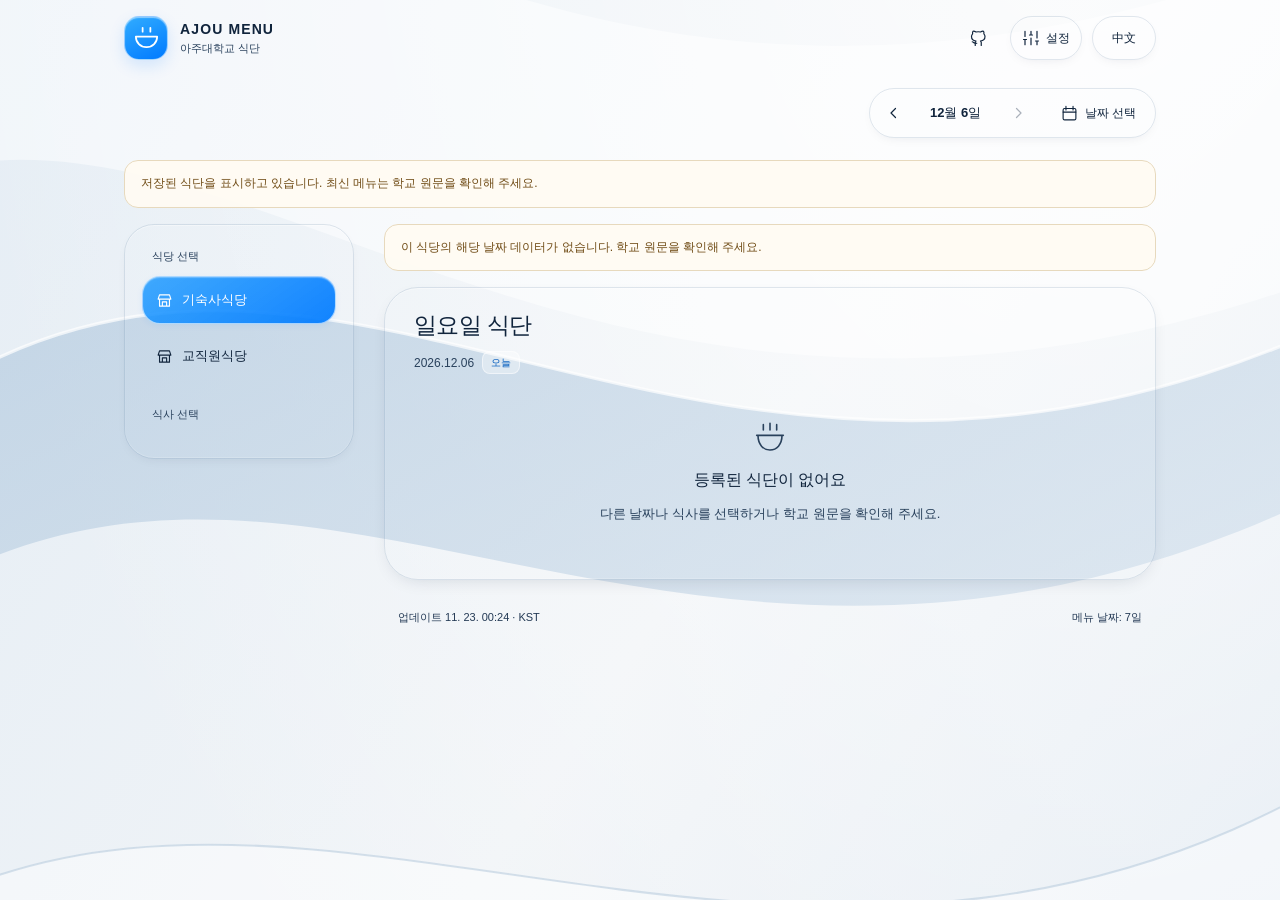
==== site/index.html @ a1c4ab11 "Initial commit: Ajou campus menu PWA Co-Authored-By: Claude Opus 5.5 <noreply@anthropic.com>" ====
<!DOCTYPE html>
<html lang="ko">
<head>
  <meta charset="UTF-8">
  <meta name="viewport" content="width=device-width, initial-scale=1, viewport-fit=cover">
  <meta name="theme-color" content="#ffffff">
  <meta name="description" content="아주대학교 식당의 주간 메뉴를 한국어와 중국어로 확인하세요. 查看亚洲大学食堂每周菜单，支持中韩双语。">
  <title>아주대학교 식단 · Ajou Menu</title>
  <meta name="apple-mobile-web-app-capable" content="yes">
  <meta name="apple-mobile-web-app-status-bar-style" content="default">
  <meta name="apple-mobile-web-app-title" content="Ajou Menu">
  <meta property="og:type" content="website">
  <meta property="og:title" content="Ajou Menu · 亚洲大学食堂菜单">
  <meta property="og:description" content="宿舍食堂与教职工食堂，中韩双语菜单、供餐时段和每周预告。">
  <meta property="og:url" content="https://zhupoxixixi-lang.github.io/ajou-menu/">
  <meta property="og:image" content="https://zhupoxixixi-lang.github.io/ajou-menu/share.png?v=20261127-new-repo">
  <meta property="og:image:width" content="1200">
  <meta property="og:image:height" content="630">
  <meta name="twitter:card" content="summary_large_image">
  <link rel="canonical" href="https://zhupoxixixi-lang.github.io/ajou-menu/">
  <script>document.documentElement.dataset.glassStyle='transparent';try{const s=localStorage.getItem('menuGlassStyle');if(['transparent','translucent','frosted'].includes(s))document.documentElement.dataset.glassStyle=s;else if(s==='clear')document.documentElement.dataset.glassStyle='translucent';if(localStorage.getItem('menuBackgroundStyle')==='white')document.documentElement.dataset.backgroundStyle='white';}catch{}</script>
  <link rel="icon" type="image/svg+xml" href="favicon.svg?v=20261023-glass-repair">
  <link rel="apple-touch-icon" href="apple-touch-icon.png?v=20261023-glass-repair">
  <link rel="manifest" href="manifest.webmanifest?v=20261023-glass-repair">
  <link rel="stylesheet" href="styles.css?v=20261023-glass-repair">
  <script defer src="appearance.js?v=20261023-glass-repair"></script>
  <script defer src="background.js?v=20261023-glass-repair"></script>
  <script defer src="contrast.js?v=20261023-glass-repair"></script>
  <script defer src="menu-data.js?v=20261023-glass-repair"></script>
  <script defer src="menu.js?v=20261023-glass-repair"></script>
</head>
<body>
<div id="glassBackdrop" aria-hidden="true"></div>
  <a class="skip-link" href="#menuHeading" id="skipLink">메뉴로 바로가기</a>
  <header class="site-header">
    <div class="wide-shell header-inner">
      <a class="brand" href="./" aria-label="Ajou Menu">
        <span class="brand-mark" aria-hidden="true"><svg viewBox="0 0 32 32" fill="none" stroke="currentColor" stroke-width="1.8" stroke-linecap="round" stroke-linejoin="round"><path d="M5 14h22c0 6.4-4.7 11-11 11S5 20.4 5 14Z"/><path d="M12 5v4m8-4v4"/></svg></span>
        <span class="brand-copy"><strong>AJOU MENU</strong><small id="brandSubtitle">아주대학교 식단</small></span>
      </a>
      <div class="header-actions">
        <a class="icon-button github-button" href="https://github.com/zhupoxixixi-lang/ajou-menu" target="_blank" rel="noopener noreferrer" aria-label="GitHub"><span data-icon="github"></span></a>
        <button class="header-control glass-surface settings-toggle" id="toolsToggle" type="button" aria-haspopup="dialog" aria-label="设置"><span data-icon="settings"></span><span id="toolsLabel">설정</span></button>
        <button class="language-toggle glass-surface" id="langToggle" type="button"><span id="languageLabel">中文</span></button>
      </div>
    </div>
  </header>

  <main class="page-shell">
    <div class="page-intro">
      <div class="glass-surface glass-date"><div class="glass-content"><nav class="date-navigation" aria-label="날짜 탐색" id="dateNavigation">
        <div class="nav-controls">
          <div class="date-stepper"><button class="icon-button" id="prevDate" type="button"><span data-icon="left"></span></button><button class="nav-current-date" id="navDateLabel" type="button" aria-haspopup="dialog"><span id="navDateDisplay">—</span></button><button class="icon-button" id="nextDate" type="button"><span data-icon="right"></span></button></div>
          <button class="date-picker-trigger" id="dateToggle" type="button" aria-haspopup="dialog"><span data-icon="calendar"></span><span id="datePickerLabel">날짜 선택</span></button>
        </div>
      </nav></div></div>
    </div>
    <div id="dataStatus" class="status-banner" role="status" hidden></div>

    <div class="menu-layout">
      <div class="glass-surface glass-selection"><div class="glass-content"><section class="selection-panel" aria-label="식당 및 식사 선택" id="selectionPanel">
        <p class="control-label" id="restaurantLabel">식당 선택</p>
        <div id="restaurantTabs" class="restaurant-tabs" role="group" aria-labelledby="restaurantLabel"></div>
        <p class="control-label" id="mealLabel">식사 선택</p>
        <div id="mealTabs" class="meal-tabs" role="group" aria-labelledby="mealLabel"></div>
      </section></div></div>

      <section class="menu-panel" aria-labelledby="menuHeading">
        <p class="sr-only" id="windowLabel">코너 선택</p>
        <div class="glass-surface glass-windows"><div class="glass-content"><div id="windowTabs" class="window-tabs" role="group" aria-labelledby="windowLabel"></div><span class="window-scroll-cue window-scroll-cue-start" aria-hidden="true"></span><span class="window-scroll-cue window-scroll-cue-end" aria-hidden="true"></span></div></div>
        <div id="restaurantStatus" class="status-banner" role="status" hidden></div>
        <div class="glass-surface glass-menu"><div class="glass-content"><article class="menu-card">
          <div class="card-header">
            <div class="card-title-line"><div class="card-title-copy"><h1 id="menuHeading" tabindex="-1">오늘의 메뉴</h1><span id="dateDisplay" class="date-badge"></span><span id="todayMarker" class="today-marker" hidden></span></div><button id="shareButton" class="icon-button copy-button" type="button" aria-label="메뉴 복사" title="메뉴 복사"><span data-icon="copy"></span></button></div>
            <div id="serviceMeta" class="service-meta"><p class="service-hours" id="serviceHours" hidden></p><p class="service-state" id="serviceState" role="status" hidden></p></div>
          </div>
          <div id="menuContent"></div>
          <div id="emptyState" class="empty-state" hidden><span data-icon="bowl" class="empty-symbol"></span><h2 id="emptyTitle"></h2><p id="emptyDescription"></p></div>
        </article></div></div>
      </section>
    </div>
    <div class="nav-stats"><p id="updatedAt"></p><p id="dateCount"></p></div>
  </main>

  <dialog id="dateDialog" class="app-dialog date-dialog" aria-labelledby="calendarTitle">
    <div class="dialog-heading"><h2 id="calendarTitle">날짜 선택</h2><button class="dialog-close icon-button" type="button" data-close="dateDialog"><span data-icon="close"></span></button></div>
    <div class="calendar-heading"><div id="weekSwitch" class="week-switch" hidden></div><button id="todayButton" class="small-button" type="button">오늘로</button></div>
    <div class="calendar-month-row"><button id="calendarPrev" class="icon-button" type="button"><span data-icon="left"></span></button><strong id="calendarMonth"></strong><button id="calendarNext" class="icon-button" type="button"><span data-icon="right"></span></button></div>
    <div id="calendarWeekdays" class="calendar-weekdays" aria-hidden="true"></div>
    <div id="weekTabs" class="calendar-grid"></div>
    <p class="calendar-hint" id="calendarHint"></p>
  </dialog>

  <dialog id="copyDialog" class="app-dialog copy-dialog" aria-labelledby="copyTitle">
    <div class="dialog-heading"><h2 id="copyTitle"></h2><button class="dialog-close icon-button" type="button" data-close="copyDialog"><span data-icon="close"></span></button></div>
    <p id="copyHint"></p><textarea id="copyText" readonly aria-labelledby="copyTitle"></textarea>
  </dialog>
  <dialog id="toolsDialog" class="app-dialog tools-dialog" aria-labelledby="toolsTitle">
    <div class="dialog-heading"><h2 id="toolsTitle"></h2><button class="dialog-close icon-button" type="button" data-close="toolsDialog"><span data-icon="close"></span></button></div>
    <div class="tools-content">
      <div class="tool-actions"><button id="refreshButton" class="small-button refresh-button" type="button" aria-describedby="refreshStatus"><span data-icon="refresh"></span><span id="refreshLabel">메뉴 새로고침</span></button><p id="refreshStatus" class="tool-hint refresh-status" role="status" aria-live="polite" hidden></p></div>
      <section class="tool-section appearance-section">
        <h3 id="glassStyleTitle">유리 효과</h3>
        <div class="appearance-options" role="group" aria-labelledby="glassStyleTitle"><button id="glassTransparent" type="button" aria-pressed="true">투명</button><button id="glassTranslucent" type="button" aria-pressed="false">반투명</button><button id="glassFrosted" type="button" aria-pressed="false">블러</button></div>
      </section>
      <section id="backgroundSection" class="tool-section">
        <h3 id="backgroundTitle">배경 이미지</h3>
        <p id="backgroundHint" class="tool-hint">기기에 저장된 사진으로 배경을 바꿀 수 있어요.</p>
        <input id="backgroundFile" type="file" accept="image/*" hidden>
        <div class="background-actions"><button id="backgroundChoose" class="small-button" type="button">사진 선택</button><button id="backgroundReset" class="small-button" type="button">기본 배경</button><button id="backgroundWhite" class="small-button" type="button">흰색 배경</button></div>
        <p id="backgroundStatus" class="tool-hint background-status" role="status"></p>
      </section>
      <section id="operatingSection" class="tool-section" hidden><h3 id="operatingTitle"></h3><div id="operatingDetails" class="operating-details"></div></section>
    </div>
  </dialog>
  <div id="actionStatus" class="toast" role="status" hidden></div>
  <noscript><p class="noscript-note">JavaScript를 켜면 메뉴를 확인할 수 있습니다. 请启用 JavaScript 查看菜单。</p></noscript>
</body>
</html>
---- site/styles.css ----
/* Lightweight CSS glass surfaces; layout adapted from Tabler/Cukurova. See THIRD_PARTY_NOTICES.md. */
:root {
  color-scheme: light;
  --background: #ffffff; --foreground: #10243c; --muted-foreground: #29415c;
  --border: #496e9028; --system-blue: #0088ff; --blue-text: #005bbd;
  --glass-tint: transparent; --menu-tint: transparent;
  --dialog-background: rgb(250 252 255 / .90);
  --control-background: #eaf2fc; --control-border: #6e86a5; --control-hover: #dbeaff;
  --hover: #ffffff42; --content-width: 1080px;
  --menu-background-image: url('assets/default-background.svg');
  font-family: -apple-system,BlinkMacSystemFont,"Apple SD Gothic Neo","Malgun Gothic","Noto Sans KR","Segoe UI",sans-serif;
  font-synthesis: none;
}
:root:lang(zh-CN) { font-family: -apple-system,BlinkMacSystemFont,"PingFang SC","Microsoft YaHei","Noto Sans SC","Segoe UI",sans-serif; }
:root[data-background-style="white"] { --menu-background-image: none; }
:root:is([data-glass-style="translucent"],[data-glass-style="frosted"]) { --glass-tint: rgb(255 255 255 / .56); --menu-tint: rgb(255 255 255 / .60); }
* { box-sizing: border-box; }
body { margin: 0; min-height: 100dvh; color: var(--foreground); background: var(--background); line-height: 1.5; -webkit-font-smoothing: antialiased; }
button,textarea { font: inherit; }
button,a { -webkit-tap-highlight-color: transparent; touch-action: manipulation; }
button { cursor: pointer; transition: background .15s,color .15s,box-shadow .15s; }
button:disabled { cursor: default; opacity: .35; }
a { color: inherit; text-decoration: none; }
button:focus-visible,a:focus-visible,textarea:focus-visible,[tabindex]:focus-visible { outline: 2px solid var(--blue-text); outline-offset: 3px; }
[hidden] { display: none !important; }
.sr-only { position: absolute; width: 1px; height: 1px; padding: 0; overflow: hidden; clip: rect(0,0,0,0); white-space: nowrap; border: 0; }
.skip-link { position: fixed; top: -100px; left: 16px; z-index: 100; padding: 12px 18px; background: #f5faff; color: #10243c; border-radius: 12px; }
.skip-link:focus { top: 8px; }
.icon { display: block; width: 18px; height: 18px; flex-shrink: 0; }
#glassBackdrop { position: fixed; inset: 0; z-index: -1; pointer-events: none; background-color: var(--background); background-image: var(--menu-background-image); background-position: center; background-size: cover; background-repeat: no-repeat; }
.glass-surface { position: relative; isolation: isolate; min-width: 0; background: var(--glass-tint); border-radius: var(--glass-radius,28px); box-shadow: 0 4px 14px -8px #001a3426; }
.glass-content { position: relative; z-index: 1; }
/* Transparent glass leaves the background untouched and the foreground sharp. */
:root[data-glass-style="transparent"] :is(.glass-surface,.brand) { text-shadow: none; }
:root[data-glass-style="transparent"] :is(.date-picker-trigger,.copy-button,.card-notices,.empty-state,.nav-stats) { background: transparent; }
:root[data-glass-style="transparent"] .meal-button:not([aria-pressed="true"]) { background: transparent; }
:root[data-glass-style="transparent"][data-custom-background="true"] [data-text-tone="light"]:not(.restaurant-button[aria-pressed="true"]):not(.window-button[aria-pressed="true"]) { color: #f7faff !important; }
:root[data-glass-style="transparent"][data-custom-background="true"] [data-text-tone="dark"]:not(.restaurant-button[aria-pressed="true"]):not(.window-button[aria-pressed="true"]) { color: #10243c !important; }
.glass-surface::after { content: ''; position: absolute; pointer-events: none; inset: 0; z-index: 2; border-radius: inherit; border: 1px solid var(--border); box-shadow: inset 0 1px 1px #ffffff66,inset 0 -1px 1px #ffffff30; }
.wide-shell,.page-shell { max-width: var(--content-width); padding-inline: 24px; margin-inline: auto; }
.site-header { padding-top: env(safe-area-inset-top); }
.header-inner { min-height: 76px; display: flex; align-items: center; justify-content: space-between; gap: 16px; }
.brand { display: inline-flex; align-items: center; gap: 12px; flex-shrink: 0; padding: 5px 8px; margin-left: -8px; border-radius: 20px; background: var(--glass-tint); }
.brand-mark { display: grid; place-items: center; width: 44px; height: 44px; flex-shrink: 0; color: #fff; background: linear-gradient(155deg,#31acff,#007aff); border: 1px solid #ffffff90; border-radius: 15px; box-shadow: inset 0 1px 1px #fff7,0 6px 16px #007aff24; }
.brand-mark svg { width: 31px; height: 31px; }
.brand-copy { display: block; line-height: 1.4; }
.brand strong { display: block; font-size: 14px; font-weight: 750; letter-spacing: .08em; }
.brand small { display: block; margin-top: 2px; font-size: 11px; color: var(--muted-foreground); }
.header-actions { display: flex; align-items: center; gap: 10px; }
.header-control { display: inline-flex; align-items: center; justify-content: center; gap: 6px; min-height: 44px; padding: 0 12px; color: inherit; border: 0; border-radius: 24px; font-size: 12px; font-weight: 600; }
.icon-button { display: inline-flex; align-items: center; justify-content: center; width: 42px; height: 42px; padding: 0; flex-shrink: 0; color: inherit; border: 0; border-radius: 50%; background: transparent; }
.language-toggle { height: 44px; min-width: 64px; padding: 0 12px; border: 0; border-radius: 24px; background: var(--glass-tint); color: inherit; font-size: 12px; font-weight: 600; }
.icon-button:hover:not(:disabled),.header-control:hover,.language-toggle:hover,.small-button:hover { background: var(--hover); color: var(--blue-text); }
.page-shell { padding-top: 10px; padding-bottom: calc(32px + env(safe-area-inset-bottom)); }
.page-intro { display: flex; justify-content: flex-end; margin-bottom: 20px; }
.glass-date { --glass-radius: 28px; }
.date-navigation { padding: 5px; }
.nav-controls { display: flex; align-items: center; gap: 8px; }
.date-stepper { display: flex; align-items: center; gap: 2px; }
.date-navigation .icon-button { width: 40px; height: 40px; }
.nav-current-date { min-height: 40px; min-width: 80px; padding: 4px 8px; border: 0; border-radius: 20px; background: transparent; color: inherit; font-size: 13px; font-weight: 600; font-variant-numeric: tabular-nums; }
.date-picker-trigger { display: flex; align-items: center; justify-content: center; gap: 7px; min-height: 40px; padding: 6px 15px; border: 0; border-radius: 22px; background: #ffffff28; color: inherit; font-size: 12px; }
.date-picker-trigger .icon { width: 17px; height: 17px; }
.nav-current-date:hover,.date-picker-trigger:hover { background: var(--hover); }
.menu-layout { display: grid; grid-template-columns: 230px minmax(0,1fr); gap: 30px; align-items: start; }
.glass-selection { --glass-radius: 30px; }
.selection-panel { padding: 24px 18px; }
.control-label { font-size: 11px; font-weight: 600; color: var(--muted-foreground); margin: 0 0 12px 10px; }
.restaurant-tabs { display: flex; flex-direction: column; gap: 8px; margin-bottom: 26px; }
.restaurant-button { display: flex; align-items: center; justify-content: flex-start; gap: 9px; min-height: 48px; padding: 9px 13px; border: 1px solid transparent; border-radius: 18px; background: transparent; color: inherit; font-size: 13px; font-weight: 500; }
.restaurant-button .icon { width: 17px; height: 17px; }
.meal-tabs { display: grid; grid-template-columns: repeat(2,minmax(0,1fr)); gap: 6px; }
.meal-button { display: inline-flex; align-items: center; justify-content: center; gap: 6px; min-height: 44px; padding: 8px 5px; border: 1px solid #ffffff30; border-radius: 17px; background: #ffffff18; color: inherit; font-size: 12px; }
.meal-button .icon { width: 16px; height: 16px; }
.restaurant-button[aria-pressed="true"],.window-button[aria-pressed="true"] { color: #fff; background: linear-gradient(145deg,#219cffd9,#007affed); border: 1px solid #ffffff99; box-shadow: inset 0 1px 1px #ffffff45,0 2px 6px #007aff12; font-weight: 600; }
.meal-button[aria-pressed="true"] { color: var(--blue-text); background: #ffffff25; border-color: #789abc66; box-shadow: inset 0 1px 0 #ffffff40; font-weight: 600; }
.restaurant-button:hover:not([aria-pressed="true"]),.meal-button:hover:not(:disabled):not([aria-pressed="true"]),.window-button:hover:not([aria-pressed="true"]) { background: var(--hover); }
.menu-panel { min-width: 0; }
.glass-windows { --glass-radius: 26px; --window-fade-start: 0px; --window-fade-end: 0px; margin-bottom: 12px; }
.glass-windows:has(#windowTabs[hidden]),.glass-windows:has(#windowTabs:empty) { display: none; }
.window-tabs { display: flex; flex-wrap: nowrap; overflow-x: auto; scrollbar-width: none; gap: 4px; padding: 5px; border-radius: 26px; -webkit-overflow-scrolling: touch; }
.window-tabs::-webkit-scrollbar { display: none; }
.glass-windows[data-overflow-start="true"] { --window-fade-start: 24px; }
.glass-windows[data-overflow-end="true"] { --window-fade-end: 24px; }
.glass-windows:is([data-overflow-start="true"],[data-overflow-end="true"]) .window-tabs { -webkit-mask-image: linear-gradient(to right,transparent,#000 var(--window-fade-start),#000 calc(100% - var(--window-fade-end)),transparent); mask-image: linear-gradient(to right,transparent,#000 var(--window-fade-start),#000 calc(100% - var(--window-fade-end)),transparent); }
.window-scroll-cue { display: none; position: absolute; z-index: 2; top: 50%; width: 12px; height: 18px; transform: translateY(-50%); place-items: center; pointer-events: none; }
.window-scroll-cue::after { content: ''; width: 6px; height: 6px; border-top: 1.5px solid currentColor; border-right: 1.5px solid currentColor; }
.window-scroll-cue-start { left: 7px; }
.window-scroll-cue-end { right: 7px; }
.window-scroll-cue-start::after { transform: rotate(-135deg); }
.window-scroll-cue-end::after { transform: rotate(45deg); }
.glass-windows[data-overflow-start="true"] .window-scroll-cue-start,.glass-windows[data-overflow-end="true"] .window-scroll-cue-end { display: grid; }
.window-button { flex-shrink: 0; max-width: 100%; min-width: 44px; min-height: 42px; padding: 8px 20px; border: 1px solid transparent; border-radius: 22px; background: transparent; color: inherit; font-size: 12px; white-space: nowrap; overflow: hidden; text-overflow: ellipsis; }
.window-button.note-window { text-decoration: underline dotted; text-underline-offset: 4px; }
.status-banner { padding: 12px 16px; border: 1px solid #e7d9bd; background: #fffbf3ed; color: #704c16; border-radius: 14px; font-size: 12px; line-height: 1.8; margin-bottom: 16px; overflow-wrap: anywhere; }
.glass-menu { --glass-radius: 34px; --glass-tint: var(--menu-tint); box-shadow: 0 6px 20px -10px #001a3433; }
.menu-card { padding-bottom: 18px; }
.card-header { padding: 22px 30px 12px; }
.card-title-line { display: flex; align-items: flex-start; gap: 12px; }
.card-title-copy { display: flex; align-items: center; flex-wrap: wrap; gap: 8px; min-width: 0; flex: 1; }
.card-title-line h1 { flex-basis: 100%; margin: 0 0 2px; font-size: 23px; letter-spacing: -.03em; line-height: 1.4; font-weight: 650; }
.copy-button { margin: -3px -7px 0 auto; background: #ffffff29; }
.date-badge { font-size: 12px; color: var(--muted-foreground); font-variant-numeric: tabular-nums; }
.today-marker { padding: 3px 8px; border: 1px solid #ffffff85; border-radius: 8px; background: #ffffff58; color: var(--blue-text); font-size: 10px; font-weight: 600; }
.service-meta { display: flex; align-items: center; flex-wrap: wrap; gap: 7px 10px; margin-top: 8px; }
.service-meta:has(> [hidden]):not(:has(> :not([hidden]))) { display: none; }
.service-hours { margin: 0; font-size: 12px; color: var(--muted-foreground); font-variant-numeric: tabular-nums; }
.service-state { display: inline-flex; align-items: center; gap: 5px; margin: 0; color: var(--muted-foreground); font-size: 11px; line-height: 1.7; }
.service-state::before { content: ''; width: 5px; height: 5px; border-radius: 50%; background: currentColor; flex-shrink: 0; }
.service-state[data-state="serving"],.service-state[data-state="servingReference"],.service-state[data-state="upcoming"] { color: #004c9d; }
#menuContent { padding-inline: 30px; }
.menu-table { width: 100%; border-collapse: separate; border-spacing: 0; text-align: left; }
.dish-row td { padding: 15px 0; vertical-align: middle; }
.dish-name strong { display: block; font-size: 16px; font-weight: 550; line-height: 1.65; letter-spacing: .01em; overflow-wrap: anywhere; }
.dish-row:hover { background: #ffffff12; }
.card-notices { padding: 14px 16px; margin: 10px 0 8px; border: 1px solid #ffffff40; border-radius: 17px; background: #ffffff38; }
.card-notices p { font-size: 12px; line-height: 1.85; margin: 0; color: var(--muted-foreground); overflow-wrap: anywhere; }
.card-notices p + p { margin-top: 8px; }
.empty-state { padding: 36px 24px; margin: 0 20px; border-radius: 28px; background: #ffffff18; text-align: center; }
.empty-symbol { display: inline-flex; color: var(--muted-foreground); margin-bottom: 14px; }
.empty-symbol .icon { width: 32px; height: 32px; stroke-width: 1.2; }
.empty-state h2 { font-size: 16px; margin: 0 0 10px; font-weight: 600; }
.empty-state p { font-size: 13px; color: var(--muted-foreground); margin: 0; line-height: 1.85; }
.nav-stats { display: flex; flex-wrap: wrap; align-items: center; justify-content: space-between; gap: 6px 10px; margin: 22px 3px 0 263px; padding: 7px 11px; border-radius: 17px; background: #ffffffc7; }
.nav-stats p { font-size: 11px; color: #243a55; margin: 0; }
.app-dialog { width: min(460px,calc(100% - 32px)); max-height: calc(100dvh - 48px); overflow-y: auto; border: 1px solid #ffffffb3; border-radius: 30px; padding: 0; color: var(--foreground); background: var(--dialog-background); box-shadow: 0 22px 70px #122d6140,inset 0 1px 0 #fff; opacity: 0; transform: translateY(8px) scale(.99); transition: opacity .18s ease,transform .18s ease,display .18s allow-discrete,overlay .18s allow-discrete; overscroll-behavior: contain; }
.app-dialog[open] { opacity: 1; transform: none; }
/* Dialogs keep a readable frosted surface in every main-page glass mode. */
.app-dialog { -webkit-backdrop-filter: blur(10px); backdrop-filter: blur(10px); }
@starting-style { .app-dialog[open] { opacity: 0; transform: translateY(8px) scale(.99); } }
.app-dialog::backdrop { background: #08224535; }
.dialog-heading { display: flex; align-items: center; justify-content: space-between; gap: 16px; padding: 18px 22px 14px; }
.dialog-heading h2 { font-size: 17px; margin: 0; }
.dialog-close { width: 44px; height: 44px; border: 1px solid var(--control-border); background: var(--control-background); }
.dialog-close:hover { background: var(--control-hover) !important; }
.tools-content { padding: 0 22px 22px; }
.tool-actions { display: flex; flex-direction: column; align-items: flex-start; gap: 10px; padding-bottom: 18px; }
.refresh-status { margin: 0; color: #704c16; }
.tools-dialog .refresh-button { min-height: 44px; padding: 10px 16px; border: 1px solid var(--control-border); background: var(--control-background); color: var(--blue-text); font-size: 13px; font-weight: 600; }
.tools-dialog .refresh-button:hover:not(:disabled) { background: var(--control-hover); }
.tool-section { padding: 18px 0; border-top: 1px solid var(--border); }
.tool-section h3 { font-size: 14px; margin: 0 0 10px; }
.tool-hint,.operating-details p { color: var(--muted-foreground); font-size: 13px; line-height: 1.85; margin: 0 0 12px; overflow-wrap: anywhere; }
.tool-hint:last-child,.operating-details p:last-child { margin-bottom: 0; }
.small-button { display: inline-flex; align-items: center; justify-content: center; gap: 7px; min-height: 40px; padding: 8px 12px; border: 1px solid #ffffff40; border-radius: 22px; background: #ffffff36; color: inherit; font-size: 12px; }
.appearance-options { display: grid; grid-template-columns: repeat(3,minmax(0,1fr)); gap: 6px; padding: 5px; border: 1px solid var(--border); border-radius: 20px; background: #7a9abb12; }
.appearance-options button { min-height: 44px; min-width: 0; padding: 8px 10px; border: 1px solid var(--control-border); border-radius: 15px; background: var(--control-background); color: inherit; font-size: 13px; font-weight: 600; }
.appearance-options button:hover:not([aria-pressed="true"]) { background: var(--control-hover); }
.appearance-options button[aria-pressed="true"] { background: #006edb; color: #fff; border-color: #006edb; box-shadow: 0 2px 7px #007aff20; }
/* Main-page blur is optional; dialog blur is independent of this setting. */
:root[data-glass-style="frosted"] :is(.glass-surface,.brand) { -webkit-backdrop-filter: blur(10px); backdrop-filter: blur(10px); }
.background-actions { display: flex; flex-wrap: wrap; gap: 8px; }
.tools-dialog .background-actions .small-button { min-height: 44px; padding: 10px 16px; border: 1px solid var(--control-border); background: var(--control-background); font-size: 13px; font-weight: 600; box-shadow: 0 1px 3px #001a3414; }
.tools-dialog .background-actions .small-button:hover { background: var(--control-hover); }
#backgroundChoose { color: #fff; background: #006edb; border-color: #006edb; }
.tools-dialog #backgroundChoose:hover { background: #005bbd; color: #fff; }
.background-status { margin-top: 12px; }
.background-status:empty { display: none; }
.calendar-heading { display: flex; align-items: center; justify-content: space-between; flex-wrap: wrap; gap: 8px; margin: 0 22px 16px; }
.week-switch { display: flex; padding: 5px; background: #ffffff24; border: 1px solid #ffffff50; border-radius: 22px; gap: 4px; }
.week-switch button { min-height: 40px; font-size: 12px; padding: 7px 12px; color: inherit; border: 0; background: transparent; border-radius: 17px; }
.week-switch button[aria-pressed="true"],.date-button[aria-pressed="true"] { background: #0088ff; color: #fff; box-shadow: inset 0 1px 0 #ffffff45,0 3px 9px #007aff25; border-color: #ffffff80; font-weight: 650; }
.calendar-month-row { display: flex; align-items: center; justify-content: space-between; padding: 0 22px; margin-bottom: 12px; }
.calendar-month-row strong { font-size: 14px; }
.calendar-weekdays,.calendar-grid { display: grid; grid-template-columns: repeat(7,minmax(0,1fr)); gap: 4px; padding-inline: 22px; }
.calendar-weekdays { font-size: 11px; color: var(--muted-foreground); text-align: center; margin-bottom: 5px; }
.calendar-weekdays span { padding: 7px 0; }
.calendar-grid > span,.calendar-grid > button { min-width: 0; height: 44px; display: grid; place-items: center; font-size: 13px; }
.calendar-unavailable { color: var(--muted-foreground); opacity: .45; }
.date-button { position: relative; border: 1px solid transparent; background: #ffffff35; color: inherit; border-radius: 50%; padding: 0; }
.date-button:hover { border-color: var(--blue-text); }
.date-button.is-today::after { content: ''; position: absolute; bottom: 5px; width: 3px; height: 3px; background: currentColor; border-radius: 50%; }
.calendar-hint { font-size: 11px; line-height: 1.8; color: var(--muted-foreground); padding: 0 22px 22px; margin: 17px 0 0; }
.copy-dialog > p { font-size: 13px; color: var(--muted-foreground); margin: 0 22px 14px; }
.copy-dialog textarea { display: block; width: calc(100% - 44px); min-height: 220px; resize: vertical; border: 1px solid #ffffff80; border-radius: 20px; padding: 16px; background: #ffffff30; color: inherit; font-size: 13px; line-height: 1.9; margin: 0 22px 22px; }
.toast { position: fixed; left: 50%; transform: translateX(-50%); bottom: calc(24px + env(safe-area-inset-bottom)); z-index: 25; padding: 12px 18px; background: #10243c; color: #f5faff; border-radius: 14px; box-shadow: 0 4px 16px #0003; font-size: 13px; max-width: calc(100% - 32px); text-align: center; }
.noscript-note { margin: 24px; text-align: center; }
@media(min-width: 1100px) { .page-shell { padding-top: 12px; } .page-intro { margin-bottom: 22px; } }
@media(max-width: 899px) {
  .page-shell { max-width: 640px; padding-top: 8px; }
  .menu-layout { grid-template-columns: minmax(0,1fr); gap: 12px; }
  .selection-panel { padding: 4px; }
  .control-label { position: absolute; width: 1px; height: 1px; padding: 0; overflow: hidden; clip: rect(0,0,0,0); white-space: nowrap; border: 0; }
  .restaurant-tabs { flex-direction: row; margin: 0; gap: 4px; }
  .restaurant-button { justify-content: center; flex: 1; min-height: 44px; padding-inline: 8px; }
  .meal-tabs { grid-template-columns: repeat(var(--meal-count,4),minmax(0,1fr)); gap: 5px; padding: 4px 2px 2px; }
  .meal-button { background: transparent; border-color: transparent; }
  .meal-button[aria-pressed="true"] { border-color: #789abc66; }
  .glass-selection { --glass-radius: 28px; }
  .glass-windows { margin-bottom: 10px; }
  .window-button { min-height: 44px; }
  .icon-button,.language-toggle,.nav-current-date,.date-picker-trigger,.date-navigation .icon-button,.small-button,.week-switch button { min-height: 44px; }
  .icon-button,.date-navigation .icon-button { width: 44px; }
  .nav-stats { margin-left: 3px; }
}
@media(max-width: 639px) {
  .wide-shell,.page-shell { padding-inline: 22px; }
  .header-inner { min-height: 64px; gap: 10px; }
  .brand { gap: 9px; }
  .brand-mark { width: 37px; height: 37px; border-radius: 13px; }
  .brand-mark svg { width: 28px; height: 28px; }
  .brand strong { font-size: 11px; letter-spacing: .045em; }
  .brand small { font-size: 9px; }
  .header-actions { gap: 8px; }
  .github-button { display: none; }
  .header-control { padding-inline: 10px; }
  .header-actions .language-toggle { font-size: 11px; }
  .page-shell { padding-top: 4px; }
  .page-intro { display: block; margin-bottom: 12px; }
  .date-navigation { padding: 4px; }
  .nav-controls { justify-content: space-between; gap: 3px; }
  .nav-current-date { min-width: 76px; }
  .date-picker-trigger { padding-inline: 12px; font-size: 11px; }
  .restaurant-button { font-size: 12px; gap: 7px; }
  .meal-button { border-radius: 20px; font-size: 12px; gap: 5px; }
  .meal-button .icon { width: 15px; height: 15px; }
  .window-button { padding-inline: 18px; }
  .menu-card { padding-bottom: 17px; }
  .card-header { padding: 18px 24px 10px; }
  .card-title-line h1 { font-size: 21px; }
  #menuContent { padding-inline: 24px; }
  .dish-row td { padding: 12px 0; }
  .dish-name strong { font-size: 15px; }
  .nav-stats { gap: 6px 14px; margin-top: 20px; }
  .nav-stats p { font-size: 10px; }
  .date-dialog { width: 100%; max-width: 460px; max-height: calc(100dvh - 24px); margin: auto auto 0; border-bottom: 0; border-radius: 30px 30px 0 0; padding-bottom: env(safe-area-inset-bottom); }
  .date-dialog::before { content: ''; display: block; width: 36px; height: 4px; background: var(--border); border-radius: 5px; margin: 10px auto 0; }
}
@media(max-width: 359px) {
  .wide-shell,.page-shell { padding-inline: 16px; }
  .header-inner { gap: 6px; }
  .brand { gap: 6px; }
  .brand-mark { width: 33px; height: 33px; border-radius: 11px; }
  .brand strong { font-size: 10px; }
  .brand small { display: none; }
  .header-actions .icon-button { width: 36px; }
  .nav-current-date { min-width: 64px; }
  .date-picker-trigger { padding-inline: 10px; }
  .card-header,#menuContent { padding-inline: 22px; }
  .calendar-weekdays,.calendar-grid { padding-inline: 4px; gap: 0; }
}
@media(prefers-reduced-transparency: reduce) {
  :root { --glass-tint: #eef3faf2 !important; --menu-tint: #eef3faf2 !important; }
  :is(.glass-surface,.brand,.app-dialog) { -webkit-backdrop-filter: none !important; backdrop-filter: none !important; }
}
@media(prefers-reduced-motion: reduce) { *,*::before,*::after { animation: none !important; transition: none !important; scroll-behavior: auto !important; } }
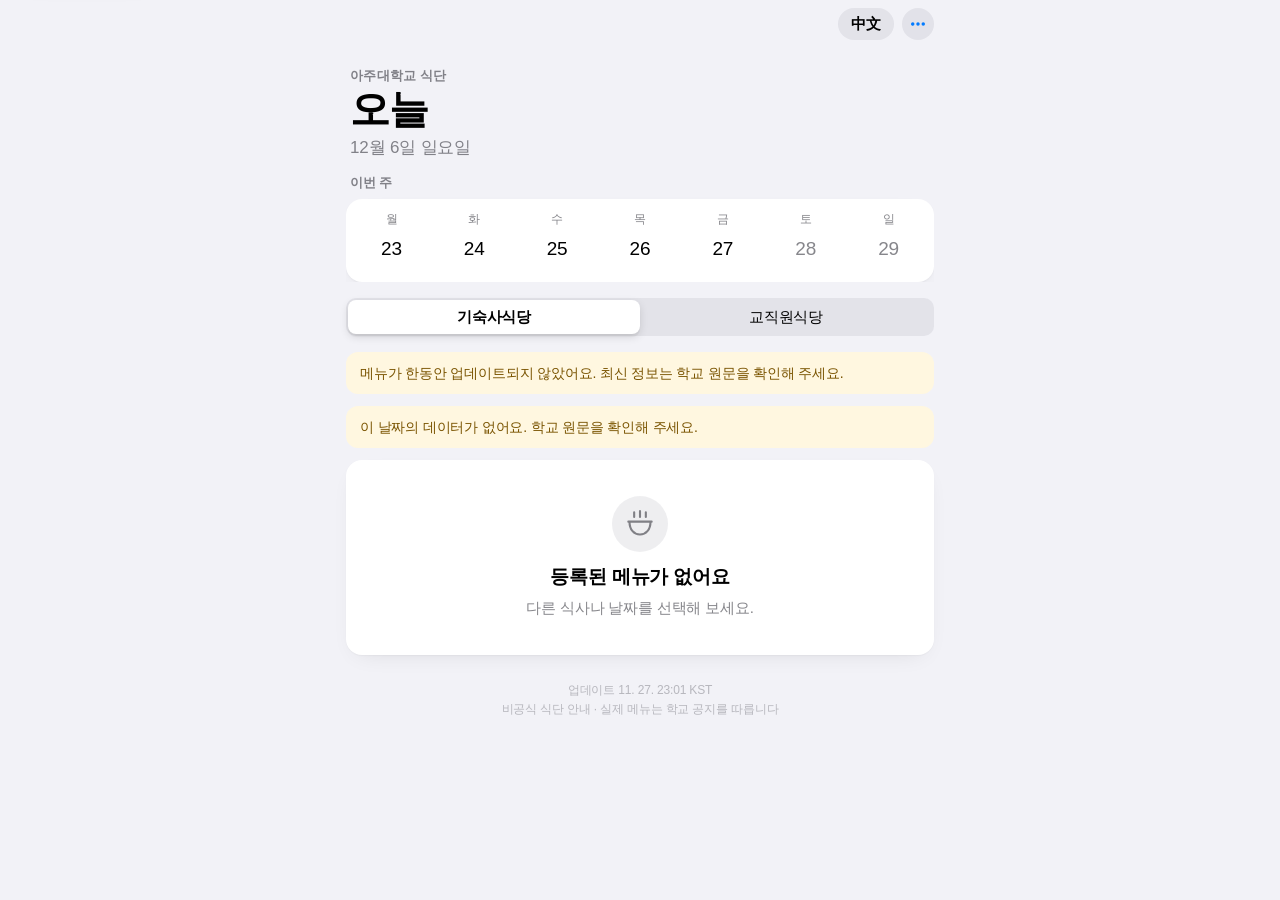
==== commit 8b697267: "Redesign the menu as a native-feeling iOS web app Use system fonts, iOS system colors with automatic" ====
--- a/site/index.html
+++ b/site/index.html
@@ -3,12 +3,16 @@
 <head>
   <meta charset="UTF-8">
   <meta name="viewport" content="width=device-width, initial-scale=1, viewport-fit=cover">
-  <meta name="theme-color" content="#ffffff">
+  <meta name="theme-color" content="#f2f2f7" media="(prefers-color-scheme: light)">
+  <meta name="theme-color" content="#000000" media="(prefers-color-scheme: dark)">
+  <meta name="color-scheme" content="light dark">
   <meta name="description" content="아주대학교 식당의 주간 메뉴를 한국어와 중국어로 확인하세요. 查看亚洲大学食堂每周菜单，支持中韩双语。">
   <title>아주대학교 식단 · Ajou Menu</title>
   <meta name="apple-mobile-web-app-capable" content="yes">
+  <meta name="mobile-web-app-capable" content="yes">
   <meta name="apple-mobile-web-app-status-bar-style" content="default">
   <meta name="apple-mobile-web-app-title" content="Ajou Menu">
+  <meta name="format-detection" content="telephone=no">
   <meta property="og:type" content="website">
   <meta property="og:title" content="Ajou Menu · 亚洲大学食堂菜单">
   <meta property="og:description" content="宿舍食堂与教职工食堂，中韩双语菜单、供餐时段和每周预告。">
@@ -18,101 +22,92 @@
   <meta property="og:image:height" content="630">
   <meta name="twitter:card" content="summary_large_image">
   <link rel="canonical" href="https://zhupoxixixi-lang.github.io/ajou-menu/">
-  <script>document.documentElement.dataset.glassStyle='transparent';try{const s=localStorage.getItem('menuGlassStyle');if(['transparent','translucent','frosted'].includes(s))document.documentElement.dataset.glassStyle=s;else if(s==='clear')document.documentElement.dataset.glassStyle='translucent';if(localStorage.getItem('menuBackgroundStyle')==='white')document.documentElement.dataset.backgroundStyle='white';}catch{}</script>
-  <link rel="icon" type="image/svg+xml" href="favicon.svg?v=20261023-glass-repair">
-  <link rel="apple-touch-icon" href="apple-touch-icon.png?v=20261023-glass-repair">
-  <link rel="manifest" href="manifest.webmanifest?v=20261023-glass-repair">
-  <link rel="stylesheet" href="styles.css?v=20261023-glass-repair">
-  <script defer src="appearance.js?v=20261023-glass-repair"></script>
-  <script defer src="background.js?v=20261023-glass-repair"></script>
-  <script defer src="contrast.js?v=20261023-glass-repair"></script>
-  <script defer src="menu-data.js?v=20261023-glass-repair"></script>
-  <script defer src="menu.js?v=20261023-glass-repair"></script>
+  <script>try{var l=new URLSearchParams(location.search).get('lang')||localStorage.getItem('menuLang');if(l==='cn')document.documentElement.lang='zh-CN';}catch(e){}</script>
+  <link rel="icon" type="image/svg+xml" href="favicon.svg?v=20261128-ios">
+  <link rel="apple-touch-icon" href="apple-touch-icon.png?v=20261128-ios">
+  <link rel="manifest" href="manifest.webmanifest?v=20261128-ios">
+  <link rel="stylesheet" href="styles.css?v=20261128-ios">
+  <script defer src="menu-data.js?v=20261128-ios"></script>
+  <script defer src="menu.js?v=20261128-ios"></script>
 </head>
 <body>
-<div id="glassBackdrop" aria-hidden="true"></div>
-  <a class="skip-link" href="#menuHeading" id="skipLink">메뉴로 바로가기</a>
-  <header class="site-header">
-    <div class="wide-shell header-inner">
-      <a class="brand" href="./" aria-label="Ajou Menu">
-        <span class="brand-mark" aria-hidden="true"><svg viewBox="0 0 32 32" fill="none" stroke="currentColor" stroke-width="1.8" stroke-linecap="round" stroke-linejoin="round"><path d="M5 14h22c0 6.4-4.7 11-11 11S5 20.4 5 14Z"/><path d="M12 5v4m8-4v4"/></svg></span>
-        <span class="brand-copy"><strong>AJOU MENU</strong><small id="brandSubtitle">아주대학교 식단</small></span>
-      </a>
-      <div class="header-actions">
-        <a class="icon-button github-button" href="https://github.com/zhupoxixixi-lang/ajou-menu" target="_blank" rel="noopener noreferrer" aria-label="GitHub"><span data-icon="github"></span></a>
-        <button class="header-control glass-surface settings-toggle" id="toolsToggle" type="button" aria-haspopup="dialog" aria-label="设置"><span data-icon="settings"></span><span id="toolsLabel">설정</span></button>
-        <button class="language-toggle glass-surface" id="langToggle" type="button"><span id="languageLabel">中文</span></button>
+  <a class="skip-link" href="#menuList" id="skipLink">메뉴로 바로가기</a>
+
+  <header class="top-bar" id="topBar">
+    <div class="shell top-bar-inner">
+      <span class="top-bar-title" id="compactTitle" aria-hidden="true"></span>
+      <div class="top-actions">
+        <button class="pill-button" id="nowButton" type="button" hidden><span data-icon="clock"></span><span id="nowLabel">지금</span></button>
+        <button class="pill-button lang-button" id="langToggle" type="button"><span id="languageLabel">中文</span></button>
+        <button class="circle-button" id="toolsToggle" type="button" aria-haspopup="dialog"><span data-icon="more"></span></button>
       </div>
     </div>
   </header>
 
-  <main class="page-shell">
-    <div class="page-intro">
-      <div class="glass-surface glass-date"><div class="glass-content"><nav class="date-navigation" aria-label="날짜 탐색" id="dateNavigation">
-        <div class="nav-controls">
-          <div class="date-stepper"><button class="icon-button" id="prevDate" type="button"><span data-icon="left"></span></button><button class="nav-current-date" id="navDateLabel" type="button" aria-haspopup="dialog"><span id="navDateDisplay">—</span></button><button class="icon-button" id="nextDate" type="button"><span data-icon="right"></span></button></div>
-          <button class="date-picker-trigger" id="dateToggle" type="button" aria-haspopup="dialog"><span data-icon="calendar"></span><span id="datePickerLabel">날짜 선택</span></button>
+  <main class="shell page">
+    <section class="hero" aria-labelledby="pageTitle">
+      <p class="eyebrow" id="brandSubtitle">아주대학교 식단</p>
+      <h1 id="pageTitle">오늘</h1>
+      <p class="hero-date" id="heroDate"></p>
+    </section>
+
+    <nav class="week-strip" id="weekStrip" aria-label="날짜 선택"></nav>
+
+    <div class="controls">
+      <div class="segmented" id="restaurantTabs" role="tablist" aria-label="식당 선택"></div>
+      <div class="segmented" id="mealTabs" role="tablist" aria-label="식사 선택"></div>
+    </div>
+
+    <div id="dataStatus" class="banner" role="status" hidden></div>
+
+    <section class="meal-panel" id="mealPanel" aria-labelledby="mealHeading">
+      <div class="meal-head">
+        <div class="meal-head-copy">
+          <h2 id="mealHeading" class="sr-only"></h2>
+          <p class="service-line"><span class="status-chip" id="serviceState" data-state=""></span><span class="service-hours" id="serviceHours"></span></p>
+          <p class="service-place" id="servicePlace"></p>
         </div>
-      </nav></div></div>
-    </div>
-    <div id="dataStatus" class="status-banner" role="status" hidden></div>
+        <button class="circle-button tinted" id="shareButton" type="button"><span data-icon="copy"></span></button>
+      </div>
+      <div id="restaurantStatus" class="banner" role="status" hidden></div>
+      <div id="menuList" class="menu-list" tabindex="-1"></div>
+      <div id="emptyState" class="empty-card" hidden>
+        <span data-icon="bowl" class="empty-symbol"></span>
+        <h3 id="emptyTitle"></h3>
+        <p id="emptyDescription"></p>
+      </div>
+    </section>
 
-    <div class="menu-layout">
-      <div class="glass-surface glass-selection"><div class="glass-content"><section class="selection-panel" aria-label="식당 및 식사 선택" id="selectionPanel">
-        <p class="control-label" id="restaurantLabel">식당 선택</p>
-        <div id="restaurantTabs" class="restaurant-tabs" role="group" aria-labelledby="restaurantLabel"></div>
-        <p class="control-label" id="mealLabel">식사 선택</p>
-        <div id="mealTabs" class="meal-tabs" role="group" aria-labelledby="mealLabel"></div>
-      </section></div></div>
-
-      <section class="menu-panel" aria-labelledby="menuHeading">
-        <p class="sr-only" id="windowLabel">코너 선택</p>
-        <div class="glass-surface glass-windows"><div class="glass-content"><div id="windowTabs" class="window-tabs" role="group" aria-labelledby="windowLabel"></div><span class="window-scroll-cue window-scroll-cue-start" aria-hidden="true"></span><span class="window-scroll-cue window-scroll-cue-end" aria-hidden="true"></span></div></div>
-        <div id="restaurantStatus" class="status-banner" role="status" hidden></div>
-        <div class="glass-surface glass-menu"><div class="glass-content"><article class="menu-card">
-          <div class="card-header">
-            <div class="card-title-line"><div class="card-title-copy"><h1 id="menuHeading" tabindex="-1">오늘의 메뉴</h1><span id="dateDisplay" class="date-badge"></span><span id="todayMarker" class="today-marker" hidden></span></div><button id="shareButton" class="icon-button copy-button" type="button" aria-label="메뉴 복사" title="메뉴 복사"><span data-icon="copy"></span></button></div>
-            <div id="serviceMeta" class="service-meta"><p class="service-hours" id="serviceHours" hidden></p><p class="service-state" id="serviceState" role="status" hidden></p></div>
-          </div>
-          <div id="menuContent"></div>
-          <div id="emptyState" class="empty-state" hidden><span data-icon="bowl" class="empty-symbol"></span><h2 id="emptyTitle"></h2><p id="emptyDescription"></p></div>
-        </article></div></div>
-      </section>
-    </div>
-    <div class="nav-stats"><p id="updatedAt"></p><p id="dateCount"></p></div>
+    <footer class="page-footer">
+      <p id="updatedAt"></p>
+      <p id="footerNotice"></p>
+    </footer>
   </main>
 
-  <dialog id="dateDialog" class="app-dialog date-dialog" aria-labelledby="calendarTitle">
-    <div class="dialog-heading"><h2 id="calendarTitle">날짜 선택</h2><button class="dialog-close icon-button" type="button" data-close="dateDialog"><span data-icon="close"></span></button></div>
-    <div class="calendar-heading"><div id="weekSwitch" class="week-switch" hidden></div><button id="todayButton" class="small-button" type="button">오늘로</button></div>
-    <div class="calendar-month-row"><button id="calendarPrev" class="icon-button" type="button"><span data-icon="left"></span></button><strong id="calendarMonth"></strong><button id="calendarNext" class="icon-button" type="button"><span data-icon="right"></span></button></div>
-    <div id="calendarWeekdays" class="calendar-weekdays" aria-hidden="true"></div>
-    <div id="weekTabs" class="calendar-grid"></div>
-    <p class="calendar-hint" id="calendarHint"></p>
+  <dialog id="toolsDialog" class="sheet" aria-labelledby="toolsTitle">
+    <div class="sheet-grabber" aria-hidden="true"></div>
+    <div class="sheet-head"><h2 id="toolsTitle">설정</h2><button class="text-button" type="button" data-close="toolsDialog" id="toolsDone">완료</button></div>
+    <div class="sheet-body">
+      <div class="group">
+        <button class="group-row" id="refreshButton" type="button"><span class="row-icon blue"><span data-icon="refresh"></span></span><span class="row-label" id="refreshLabel">메뉴 새로고침</span></button>
+        <a class="group-row" id="sourceLink" href="https://www.ajou.ac.kr/kr/life/food.do" target="_blank" rel="noopener noreferrer"><span class="row-icon green"><span data-icon="external"></span></span><span class="row-label" id="sourceLabel">학교 원문</span><span class="row-chevron" data-icon="right"></span></a>
+        <a class="group-row" href="https://github.com/zhupoxixixi-lang/ajou-menu" target="_blank" rel="noopener noreferrer"><span class="row-icon gray"><span data-icon="github"></span></span><span class="row-label">GitHub</span><span class="row-chevron" data-icon="right"></span></a>
+      </div>
+      <p id="refreshStatus" class="group-footer" role="status" aria-live="polite" hidden></p>
+      <section id="operatingSection" hidden>
+        <h3 class="group-header" id="operatingTitle"></h3>
+        <div class="group text-group" id="operatingDetails"></div>
+      </section>
+      <p class="group-footer" id="disclaimer"></p>
+    </div>
   </dialog>
 
-  <dialog id="copyDialog" class="app-dialog copy-dialog" aria-labelledby="copyTitle">
-    <div class="dialog-heading"><h2 id="copyTitle"></h2><button class="dialog-close icon-button" type="button" data-close="copyDialog"><span data-icon="close"></span></button></div>
-    <p id="copyHint"></p><textarea id="copyText" readonly aria-labelledby="copyTitle"></textarea>
+  <dialog id="copyDialog" class="sheet" aria-labelledby="copyTitle">
+    <div class="sheet-grabber" aria-hidden="true"></div>
+    <div class="sheet-head"><h2 id="copyTitle"></h2><button class="text-button" type="button" data-close="copyDialog" id="copyDone">완료</button></div>
+    <div class="sheet-body"><p class="group-footer" id="copyHint"></p><textarea id="copyText" readonly aria-labelledby="copyTitle"></textarea></div>
   </dialog>
-  <dialog id="toolsDialog" class="app-dialog tools-dialog" aria-labelledby="toolsTitle">
-    <div class="dialog-heading"><h2 id="toolsTitle"></h2><button class="dialog-close icon-button" type="button" data-close="toolsDialog"><span data-icon="close"></span></button></div>
-    <div class="tools-content">
-      <div class="tool-actions"><button id="refreshButton" class="small-button refresh-button" type="button" aria-describedby="refreshStatus"><span data-icon="refresh"></span><span id="refreshLabel">메뉴 새로고침</span></button><p id="refreshStatus" class="tool-hint refresh-status" role="status" aria-live="polite" hidden></p></div>
-      <section class="tool-section appearance-section">
-        <h3 id="glassStyleTitle">유리 효과</h3>
-        <div class="appearance-options" role="group" aria-labelledby="glassStyleTitle"><button id="glassTransparent" type="button" aria-pressed="true">투명</button><button id="glassTranslucent" type="button" aria-pressed="false">반투명</button><button id="glassFrosted" type="button" aria-pressed="false">블러</button></div>
-      </section>
-      <section id="backgroundSection" class="tool-section">
-        <h3 id="backgroundTitle">배경 이미지</h3>
-        <p id="backgroundHint" class="tool-hint">기기에 저장된 사진으로 배경을 바꿀 수 있어요.</p>
-        <input id="backgroundFile" type="file" accept="image/*" hidden>
-        <div class="background-actions"><button id="backgroundChoose" class="small-button" type="button">사진 선택</button><button id="backgroundReset" class="small-button" type="button">기본 배경</button><button id="backgroundWhite" class="small-button" type="button">흰색 배경</button></div>
-        <p id="backgroundStatus" class="tool-hint background-status" role="status"></p>
-      </section>
-      <section id="operatingSection" class="tool-section" hidden><h3 id="operatingTitle"></h3><div id="operatingDetails" class="operating-details"></div></section>
-    </div>
-  </dialog>
+
   <div id="actionStatus" class="toast" role="status" hidden></div>
   <noscript><p class="noscript-note">JavaScript를 켜면 메뉴를 확인할 수 있습니다. 请启用 JavaScript 查看菜单。</p></noscript>
 </body>
--- a/site/styles.css
+++ b/site/styles.css
@@ -1,246 +1,323 @@
-/* Lightweight CSS glass surfaces; layout adapted from Tabler/Cukurova. See THIRD_PARTY_NOTICES.md. */
+/* Ajou Menu — native iOS look: system fonts, grouped backgrounds, dark mode, GPU-only motion. */
 :root {
-  color-scheme: light;
-  --background: #ffffff; --foreground: #10243c; --muted-foreground: #29415c;
-  --border: #496e9028; --system-blue: #0088ff; --blue-text: #005bbd;
-  --glass-tint: transparent; --menu-tint: transparent;
-  --dialog-background: rgb(250 252 255 / .90);
-  --control-background: #eaf2fc; --control-border: #6e86a5; --control-hover: #dbeaff;
-  --hover: #ffffff42; --content-width: 1080px;
-  --menu-background-image: url('assets/default-background.svg');
-  font-family: -apple-system,BlinkMacSystemFont,"Apple SD Gothic Neo","Malgun Gothic","Noto Sans KR","Segoe UI",sans-serif;
-  font-synthesis: none;
-}
-:root:lang(zh-CN) { font-family: -apple-system,BlinkMacSystemFont,"PingFang SC","Microsoft YaHei","Noto Sans SC","Segoe UI",sans-serif; }
-:root[data-background-style="white"] { --menu-background-image: none; }
-:root:is([data-glass-style="translucent"],[data-glass-style="frosted"]) { --glass-tint: rgb(255 255 255 / .56); --menu-tint: rgb(255 255 255 / .60); }
-* { box-sizing: border-box; }
-body { margin: 0; min-height: 100dvh; color: var(--foreground); background: var(--background); line-height: 1.5; -webkit-font-smoothing: antialiased; }
-button,textarea { font: inherit; }
-button,a { -webkit-tap-highlight-color: transparent; touch-action: manipulation; }
-button { cursor: pointer; transition: background .15s,color .15s,box-shadow .15s; }
-button:disabled { cursor: default; opacity: .35; }
-a { color: inherit; text-decoration: none; }
-button:focus-visible,a:focus-visible,textarea:focus-visible,[tabindex]:focus-visible { outline: 2px solid var(--blue-text); outline-offset: 3px; }
+  color-scheme: light dark;
+  --bg: #f2f2f7;
+  --card: #ffffff;
+  --card-pressed: #e5e5ea;
+  --fill: rgba(118, 118, 128, .12);
+  --fill-strong: rgba(118, 118, 128, .2);
+  --thumb: #ffffff;
+  --label: #000000;
+  --label-2: rgba(60, 60, 67, .62);
+  --label-3: rgba(60, 60, 67, .32);
+  --separator: rgba(60, 60, 67, .16);
+  --accent: #007aff;
+  --accent-soft: rgba(0, 122, 255, .12);
+  --green: #248a3d;
+  --green-soft: rgba(52, 199, 89, .16);
+  --orange: #c25e00;
+  --orange-soft: rgba(255, 149, 0, .16);
+  --red: #d70015;
+  --gray-soft: rgba(142, 142, 147, .16);
+  --warn-bg: #fff7e0;
+  --warn-text: #7a5400;
+  --bar: rgba(242, 242, 247, .82);
+  --shadow: 0 1px 2px rgba(0, 0, 0, .04), 0 8px 24px -12px rgba(0, 0, 0, .12);
+  --thumb-shadow: 0 3px 8px rgba(0, 0, 0, .12), 0 3px 1px rgba(0, 0, 0, .04);
+  --radius: 16px;
+  --spring: cubic-bezier(.32, .72, 0, 1);
+  --ease-out: cubic-bezier(.2, .8, .2, 1);
+  --font: -apple-system, BlinkMacSystemFont, "SF Pro Text", "Apple SD Gothic Neo", "PingFang SC", "Hiragino Sans GB", "Malgun Gothic", "Microsoft YaHei", "Noto Sans KR", "Noto Sans SC", "Segoe UI", sans-serif;
+  --font-display: -apple-system-headline, -apple-system, BlinkMacSystemFont, "SF Pro Display", "Apple SD Gothic Neo", "PingFang SC", "Malgun Gothic", "Microsoft YaHei", sans-serif;
+}
+:root:lang(zh-CN) {
+  --font: -apple-system, BlinkMacSystemFont, "SF Pro Text", "PingFang SC", "Hiragino Sans GB", "Apple SD Gothic Neo", "Microsoft YaHei", "Malgun Gothic", "Noto Sans SC", "Noto Sans KR", "Segoe UI", sans-serif;
+  --font-display: -apple-system, BlinkMacSystemFont, "SF Pro Display", "PingFang SC", "Hiragino Sans GB", "Microsoft YaHei", sans-serif;
+}
+@media (prefers-color-scheme: dark) {
+  :root {
+    --bg: #000000;
+    --card: #1c1c1e;
+    --card-pressed: #2c2c2e;
+    --fill: rgba(118, 118, 128, .24);
+    --fill-strong: rgba(118, 118, 128, .32);
+    --thumb: #636366;
+    --label: #ffffff;
+    --label-2: rgba(235, 235, 245, .62);
+    --label-3: rgba(235, 235, 245, .3);
+    --separator: rgba(84, 84, 88, .55);
+    --accent: #0a84ff;
+    --accent-soft: rgba(10, 132, 255, .2);
+    --green: #30d158;
+    --green-soft: rgba(48, 209, 88, .18);
+    --orange: #ff9f0a;
+    --orange-soft: rgba(255, 159, 10, .18);
+    --red: #ff453a;
+    --gray-soft: rgba(142, 142, 147, .22);
+    --warn-bg: rgba(255, 214, 10, .14);
+    --warn-text: #ffd60a;
+    --bar: rgba(0, 0, 0, .78);
+    --shadow: none;
+    --thumb-shadow: 0 3px 8px rgba(0, 0, 0, .3);
+  }
+}
+
+*, *::before, *::after { box-sizing: border-box; }
+html { -webkit-text-size-adjust: 100%; text-size-adjust: 100%; background: var(--bg); }
+body {
+  margin: 0;
+  min-height: 100dvh;
+  background: var(--bg);
+  color: var(--label);
+  font-family: var(--font);
+  font-size: 17px;
+  line-height: 1.42;
+  letter-spacing: -.01em;
+  -webkit-font-smoothing: antialiased;
+  -webkit-tap-highlight-color: transparent;
+  text-rendering: optimizeLegibility;
+}
+button, a, input, textarea { font: inherit; color: inherit; letter-spacing: inherit; }
+button { border: 0; background: none; padding: 0; cursor: pointer; touch-action: manipulation; }
+button:disabled { cursor: default; }
+a { color: var(--accent); text-decoration: none; }
 [hidden] { display: none !important; }
-.sr-only { position: absolute; width: 1px; height: 1px; padding: 0; overflow: hidden; clip: rect(0,0,0,0); white-space: nowrap; border: 0; }
-.skip-link { position: fixed; top: -100px; left: 16px; z-index: 100; padding: 12px 18px; background: #f5faff; color: #10243c; border-radius: 12px; }
-.skip-link:focus { top: 8px; }
-.icon { display: block; width: 18px; height: 18px; flex-shrink: 0; }
-#glassBackdrop { position: fixed; inset: 0; z-index: -1; pointer-events: none; background-color: var(--background); background-image: var(--menu-background-image); background-position: center; background-size: cover; background-repeat: no-repeat; }
-.glass-surface { position: relative; isolation: isolate; min-width: 0; background: var(--glass-tint); border-radius: var(--glass-radius,28px); box-shadow: 0 4px 14px -8px #001a3426; }
-.glass-content { position: relative; z-index: 1; }
-/* Transparent glass leaves the background untouched and the foreground sharp. */
-:root[data-glass-style="transparent"] :is(.glass-surface,.brand) { text-shadow: none; }
-:root[data-glass-style="transparent"] :is(.date-picker-trigger,.copy-button,.card-notices,.empty-state,.nav-stats) { background: transparent; }
-:root[data-glass-style="transparent"] .meal-button:not([aria-pressed="true"]) { background: transparent; }
-:root[data-glass-style="transparent"][data-custom-background="true"] [data-text-tone="light"]:not(.restaurant-button[aria-pressed="true"]):not(.window-button[aria-pressed="true"]) { color: #f7faff !important; }
-:root[data-glass-style="transparent"][data-custom-background="true"] [data-text-tone="dark"]:not(.restaurant-button[aria-pressed="true"]):not(.window-button[aria-pressed="true"]) { color: #10243c !important; }
-.glass-surface::after { content: ''; position: absolute; pointer-events: none; inset: 0; z-index: 2; border-radius: inherit; border: 1px solid var(--border); box-shadow: inset 0 1px 1px #ffffff66,inset 0 -1px 1px #ffffff30; }
-.wide-shell,.page-shell { max-width: var(--content-width); padding-inline: 24px; margin-inline: auto; }
-.site-header { padding-top: env(safe-area-inset-top); }
-.header-inner { min-height: 76px; display: flex; align-items: center; justify-content: space-between; gap: 16px; }
-.brand { display: inline-flex; align-items: center; gap: 12px; flex-shrink: 0; padding: 5px 8px; margin-left: -8px; border-radius: 20px; background: var(--glass-tint); }
-.brand-mark { display: grid; place-items: center; width: 44px; height: 44px; flex-shrink: 0; color: #fff; background: linear-gradient(155deg,#31acff,#007aff); border: 1px solid #ffffff90; border-radius: 15px; box-shadow: inset 0 1px 1px #fff7,0 6px 16px #007aff24; }
-.brand-mark svg { width: 31px; height: 31px; }
-.brand-copy { display: block; line-height: 1.4; }
-.brand strong { display: block; font-size: 14px; font-weight: 750; letter-spacing: .08em; }
-.brand small { display: block; margin-top: 2px; font-size: 11px; color: var(--muted-foreground); }
-.header-actions { display: flex; align-items: center; gap: 10px; }
-.header-control { display: inline-flex; align-items: center; justify-content: center; gap: 6px; min-height: 44px; padding: 0 12px; color: inherit; border: 0; border-radius: 24px; font-size: 12px; font-weight: 600; }
-.icon-button { display: inline-flex; align-items: center; justify-content: center; width: 42px; height: 42px; padding: 0; flex-shrink: 0; color: inherit; border: 0; border-radius: 50%; background: transparent; }
-.language-toggle { height: 44px; min-width: 64px; padding: 0 12px; border: 0; border-radius: 24px; background: var(--glass-tint); color: inherit; font-size: 12px; font-weight: 600; }
-.icon-button:hover:not(:disabled),.header-control:hover,.language-toggle:hover,.small-button:hover { background: var(--hover); color: var(--blue-text); }
-.page-shell { padding-top: 10px; padding-bottom: calc(32px + env(safe-area-inset-bottom)); }
-.page-intro { display: flex; justify-content: flex-end; margin-bottom: 20px; }
-.glass-date { --glass-radius: 28px; }
-.date-navigation { padding: 5px; }
-.nav-controls { display: flex; align-items: center; gap: 8px; }
-.date-stepper { display: flex; align-items: center; gap: 2px; }
-.date-navigation .icon-button { width: 40px; height: 40px; }
-.nav-current-date { min-height: 40px; min-width: 80px; padding: 4px 8px; border: 0; border-radius: 20px; background: transparent; color: inherit; font-size: 13px; font-weight: 600; font-variant-numeric: tabular-nums; }
-.date-picker-trigger { display: flex; align-items: center; justify-content: center; gap: 7px; min-height: 40px; padding: 6px 15px; border: 0; border-radius: 22px; background: #ffffff28; color: inherit; font-size: 12px; }
-.date-picker-trigger .icon { width: 17px; height: 17px; }
-.nav-current-date:hover,.date-picker-trigger:hover { background: var(--hover); }
-.menu-layout { display: grid; grid-template-columns: 230px minmax(0,1fr); gap: 30px; align-items: start; }
-.glass-selection { --glass-radius: 30px; }
-.selection-panel { padding: 24px 18px; }
-.control-label { font-size: 11px; font-weight: 600; color: var(--muted-foreground); margin: 0 0 12px 10px; }
-.restaurant-tabs { display: flex; flex-direction: column; gap: 8px; margin-bottom: 26px; }
-.restaurant-button { display: flex; align-items: center; justify-content: flex-start; gap: 9px; min-height: 48px; padding: 9px 13px; border: 1px solid transparent; border-radius: 18px; background: transparent; color: inherit; font-size: 13px; font-weight: 500; }
-.restaurant-button .icon { width: 17px; height: 17px; }
-.meal-tabs { display: grid; grid-template-columns: repeat(2,minmax(0,1fr)); gap: 6px; }
-.meal-button { display: inline-flex; align-items: center; justify-content: center; gap: 6px; min-height: 44px; padding: 8px 5px; border: 1px solid #ffffff30; border-radius: 17px; background: #ffffff18; color: inherit; font-size: 12px; }
-.meal-button .icon { width: 16px; height: 16px; }
-.restaurant-button[aria-pressed="true"],.window-button[aria-pressed="true"] { color: #fff; background: linear-gradient(145deg,#219cffd9,#007affed); border: 1px solid #ffffff99; box-shadow: inset 0 1px 1px #ffffff45,0 2px 6px #007aff12; font-weight: 600; }
-.meal-button[aria-pressed="true"] { color: var(--blue-text); background: #ffffff25; border-color: #789abc66; box-shadow: inset 0 1px 0 #ffffff40; font-weight: 600; }
-.restaurant-button:hover:not([aria-pressed="true"]),.meal-button:hover:not(:disabled):not([aria-pressed="true"]),.window-button:hover:not([aria-pressed="true"]) { background: var(--hover); }
-.menu-panel { min-width: 0; }
-.glass-windows { --glass-radius: 26px; --window-fade-start: 0px; --window-fade-end: 0px; margin-bottom: 12px; }
-.glass-windows:has(#windowTabs[hidden]),.glass-windows:has(#windowTabs:empty) { display: none; }
-.window-tabs { display: flex; flex-wrap: nowrap; overflow-x: auto; scrollbar-width: none; gap: 4px; padding: 5px; border-radius: 26px; -webkit-overflow-scrolling: touch; }
-.window-tabs::-webkit-scrollbar { display: none; }
-.glass-windows[data-overflow-start="true"] { --window-fade-start: 24px; }
-.glass-windows[data-overflow-end="true"] { --window-fade-end: 24px; }
-.glass-windows:is([data-overflow-start="true"],[data-overflow-end="true"]) .window-tabs { -webkit-mask-image: linear-gradient(to right,transparent,#000 var(--window-fade-start),#000 calc(100% - var(--window-fade-end)),transparent); mask-image: linear-gradient(to right,transparent,#000 var(--window-fade-start),#000 calc(100% - var(--window-fade-end)),transparent); }
-.window-scroll-cue { display: none; position: absolute; z-index: 2; top: 50%; width: 12px; height: 18px; transform: translateY(-50%); place-items: center; pointer-events: none; }
-.window-scroll-cue::after { content: ''; width: 6px; height: 6px; border-top: 1.5px solid currentColor; border-right: 1.5px solid currentColor; }
-.window-scroll-cue-start { left: 7px; }
-.window-scroll-cue-end { right: 7px; }
-.window-scroll-cue-start::after { transform: rotate(-135deg); }
-.window-scroll-cue-end::after { transform: rotate(45deg); }
-.glass-windows[data-overflow-start="true"] .window-scroll-cue-start,.glass-windows[data-overflow-end="true"] .window-scroll-cue-end { display: grid; }
-.window-button { flex-shrink: 0; max-width: 100%; min-width: 44px; min-height: 42px; padding: 8px 20px; border: 1px solid transparent; border-radius: 22px; background: transparent; color: inherit; font-size: 12px; white-space: nowrap; overflow: hidden; text-overflow: ellipsis; }
-.window-button.note-window { text-decoration: underline dotted; text-underline-offset: 4px; }
-.status-banner { padding: 12px 16px; border: 1px solid #e7d9bd; background: #fffbf3ed; color: #704c16; border-radius: 14px; font-size: 12px; line-height: 1.8; margin-bottom: 16px; overflow-wrap: anywhere; }
-.glass-menu { --glass-radius: 34px; --glass-tint: var(--menu-tint); box-shadow: 0 6px 20px -10px #001a3433; }
-.menu-card { padding-bottom: 18px; }
-.card-header { padding: 22px 30px 12px; }
-.card-title-line { display: flex; align-items: flex-start; gap: 12px; }
-.card-title-copy { display: flex; align-items: center; flex-wrap: wrap; gap: 8px; min-width: 0; flex: 1; }
-.card-title-line h1 { flex-basis: 100%; margin: 0 0 2px; font-size: 23px; letter-spacing: -.03em; line-height: 1.4; font-weight: 650; }
-.copy-button { margin: -3px -7px 0 auto; background: #ffffff29; }
-.date-badge { font-size: 12px; color: var(--muted-foreground); font-variant-numeric: tabular-nums; }
-.today-marker { padding: 3px 8px; border: 1px solid #ffffff85; border-radius: 8px; background: #ffffff58; color: var(--blue-text); font-size: 10px; font-weight: 600; }
-.service-meta { display: flex; align-items: center; flex-wrap: wrap; gap: 7px 10px; margin-top: 8px; }
-.service-meta:has(> [hidden]):not(:has(> :not([hidden]))) { display: none; }
-.service-hours { margin: 0; font-size: 12px; color: var(--muted-foreground); font-variant-numeric: tabular-nums; }
-.service-state { display: inline-flex; align-items: center; gap: 5px; margin: 0; color: var(--muted-foreground); font-size: 11px; line-height: 1.7; }
-.service-state::before { content: ''; width: 5px; height: 5px; border-radius: 50%; background: currentColor; flex-shrink: 0; }
-.service-state[data-state="serving"],.service-state[data-state="servingReference"],.service-state[data-state="upcoming"] { color: #004c9d; }
-#menuContent { padding-inline: 30px; }
-.menu-table { width: 100%; border-collapse: separate; border-spacing: 0; text-align: left; }
-.dish-row td { padding: 15px 0; vertical-align: middle; }
-.dish-name strong { display: block; font-size: 16px; font-weight: 550; line-height: 1.65; letter-spacing: .01em; overflow-wrap: anywhere; }
-.dish-row:hover { background: #ffffff12; }
-.card-notices { padding: 14px 16px; margin: 10px 0 8px; border: 1px solid #ffffff40; border-radius: 17px; background: #ffffff38; }
-.card-notices p { font-size: 12px; line-height: 1.85; margin: 0; color: var(--muted-foreground); overflow-wrap: anywhere; }
-.card-notices p + p { margin-top: 8px; }
-.empty-state { padding: 36px 24px; margin: 0 20px; border-radius: 28px; background: #ffffff18; text-align: center; }
-.empty-symbol { display: inline-flex; color: var(--muted-foreground); margin-bottom: 14px; }
-.empty-symbol .icon { width: 32px; height: 32px; stroke-width: 1.2; }
-.empty-state h2 { font-size: 16px; margin: 0 0 10px; font-weight: 600; }
-.empty-state p { font-size: 13px; color: var(--muted-foreground); margin: 0; line-height: 1.85; }
-.nav-stats { display: flex; flex-wrap: wrap; align-items: center; justify-content: space-between; gap: 6px 10px; margin: 22px 3px 0 263px; padding: 7px 11px; border-radius: 17px; background: #ffffffc7; }
-.nav-stats p { font-size: 11px; color: #243a55; margin: 0; }
-.app-dialog { width: min(460px,calc(100% - 32px)); max-height: calc(100dvh - 48px); overflow-y: auto; border: 1px solid #ffffffb3; border-radius: 30px; padding: 0; color: var(--foreground); background: var(--dialog-background); box-shadow: 0 22px 70px #122d6140,inset 0 1px 0 #fff; opacity: 0; transform: translateY(8px) scale(.99); transition: opacity .18s ease,transform .18s ease,display .18s allow-discrete,overlay .18s allow-discrete; overscroll-behavior: contain; }
-.app-dialog[open] { opacity: 1; transform: none; }
-/* Dialogs keep a readable frosted surface in every main-page glass mode. */
-.app-dialog { -webkit-backdrop-filter: blur(10px); backdrop-filter: blur(10px); }
-@starting-style { .app-dialog[open] { opacity: 0; transform: translateY(8px) scale(.99); } }
-.app-dialog::backdrop { background: #08224535; }
-.dialog-heading { display: flex; align-items: center; justify-content: space-between; gap: 16px; padding: 18px 22px 14px; }
-.dialog-heading h2 { font-size: 17px; margin: 0; }
-.dialog-close { width: 44px; height: 44px; border: 1px solid var(--control-border); background: var(--control-background); }
-.dialog-close:hover { background: var(--control-hover) !important; }
-.tools-content { padding: 0 22px 22px; }
-.tool-actions { display: flex; flex-direction: column; align-items: flex-start; gap: 10px; padding-bottom: 18px; }
-.refresh-status { margin: 0; color: #704c16; }
-.tools-dialog .refresh-button { min-height: 44px; padding: 10px 16px; border: 1px solid var(--control-border); background: var(--control-background); color: var(--blue-text); font-size: 13px; font-weight: 600; }
-.tools-dialog .refresh-button:hover:not(:disabled) { background: var(--control-hover); }
-.tool-section { padding: 18px 0; border-top: 1px solid var(--border); }
-.tool-section h3 { font-size: 14px; margin: 0 0 10px; }
-.tool-hint,.operating-details p { color: var(--muted-foreground); font-size: 13px; line-height: 1.85; margin: 0 0 12px; overflow-wrap: anywhere; }
-.tool-hint:last-child,.operating-details p:last-child { margin-bottom: 0; }
-.small-button { display: inline-flex; align-items: center; justify-content: center; gap: 7px; min-height: 40px; padding: 8px 12px; border: 1px solid #ffffff40; border-radius: 22px; background: #ffffff36; color: inherit; font-size: 12px; }
-.appearance-options { display: grid; grid-template-columns: repeat(3,minmax(0,1fr)); gap: 6px; padding: 5px; border: 1px solid var(--border); border-radius: 20px; background: #7a9abb12; }
-.appearance-options button { min-height: 44px; min-width: 0; padding: 8px 10px; border: 1px solid var(--control-border); border-radius: 15px; background: var(--control-background); color: inherit; font-size: 13px; font-weight: 600; }
-.appearance-options button:hover:not([aria-pressed="true"]) { background: var(--control-hover); }
-.appearance-options button[aria-pressed="true"] { background: #006edb; color: #fff; border-color: #006edb; box-shadow: 0 2px 7px #007aff20; }
-/* Main-page blur is optional; dialog blur is independent of this setting. */
-:root[data-glass-style="frosted"] :is(.glass-surface,.brand) { -webkit-backdrop-filter: blur(10px); backdrop-filter: blur(10px); }
-.background-actions { display: flex; flex-wrap: wrap; gap: 8px; }
-.tools-dialog .background-actions .small-button { min-height: 44px; padding: 10px 16px; border: 1px solid var(--control-border); background: var(--control-background); font-size: 13px; font-weight: 600; box-shadow: 0 1px 3px #001a3414; }
-.tools-dialog .background-actions .small-button:hover { background: var(--control-hover); }
-#backgroundChoose { color: #fff; background: #006edb; border-color: #006edb; }
-.tools-dialog #backgroundChoose:hover { background: #005bbd; color: #fff; }
-.background-status { margin-top: 12px; }
-.background-status:empty { display: none; }
-.calendar-heading { display: flex; align-items: center; justify-content: space-between; flex-wrap: wrap; gap: 8px; margin: 0 22px 16px; }
-.week-switch { display: flex; padding: 5px; background: #ffffff24; border: 1px solid #ffffff50; border-radius: 22px; gap: 4px; }
-.week-switch button { min-height: 40px; font-size: 12px; padding: 7px 12px; color: inherit; border: 0; background: transparent; border-radius: 17px; }
-.week-switch button[aria-pressed="true"],.date-button[aria-pressed="true"] { background: #0088ff; color: #fff; box-shadow: inset 0 1px 0 #ffffff45,0 3px 9px #007aff25; border-color: #ffffff80; font-weight: 650; }
-.calendar-month-row { display: flex; align-items: center; justify-content: space-between; padding: 0 22px; margin-bottom: 12px; }
-.calendar-month-row strong { font-size: 14px; }
-.calendar-weekdays,.calendar-grid { display: grid; grid-template-columns: repeat(7,minmax(0,1fr)); gap: 4px; padding-inline: 22px; }
-.calendar-weekdays { font-size: 11px; color: var(--muted-foreground); text-align: center; margin-bottom: 5px; }
-.calendar-weekdays span { padding: 7px 0; }
-.calendar-grid > span,.calendar-grid > button { min-width: 0; height: 44px; display: grid; place-items: center; font-size: 13px; }
-.calendar-unavailable { color: var(--muted-foreground); opacity: .45; }
-.date-button { position: relative; border: 1px solid transparent; background: #ffffff35; color: inherit; border-radius: 50%; padding: 0; }
-.date-button:hover { border-color: var(--blue-text); }
-.date-button.is-today::after { content: ''; position: absolute; bottom: 5px; width: 3px; height: 3px; background: currentColor; border-radius: 50%; }
-.calendar-hint { font-size: 11px; line-height: 1.8; color: var(--muted-foreground); padding: 0 22px 22px; margin: 17px 0 0; }
-.copy-dialog > p { font-size: 13px; color: var(--muted-foreground); margin: 0 22px 14px; }
-.copy-dialog textarea { display: block; width: calc(100% - 44px); min-height: 220px; resize: vertical; border: 1px solid #ffffff80; border-radius: 20px; padding: 16px; background: #ffffff30; color: inherit; font-size: 13px; line-height: 1.9; margin: 0 22px 22px; }
-.toast { position: fixed; left: 50%; transform: translateX(-50%); bottom: calc(24px + env(safe-area-inset-bottom)); z-index: 25; padding: 12px 18px; background: #10243c; color: #f5faff; border-radius: 14px; box-shadow: 0 4px 16px #0003; font-size: 13px; max-width: calc(100% - 32px); text-align: center; }
-.noscript-note { margin: 24px; text-align: center; }
-@media(min-width: 1100px) { .page-shell { padding-top: 12px; } .page-intro { margin-bottom: 22px; } }
-@media(max-width: 899px) {
-  .page-shell { max-width: 640px; padding-top: 8px; }
-  .menu-layout { grid-template-columns: minmax(0,1fr); gap: 12px; }
-  .selection-panel { padding: 4px; }
-  .control-label { position: absolute; width: 1px; height: 1px; padding: 0; overflow: hidden; clip: rect(0,0,0,0); white-space: nowrap; border: 0; }
-  .restaurant-tabs { flex-direction: row; margin: 0; gap: 4px; }
-  .restaurant-button { justify-content: center; flex: 1; min-height: 44px; padding-inline: 8px; }
-  .meal-tabs { grid-template-columns: repeat(var(--meal-count,4),minmax(0,1fr)); gap: 5px; padding: 4px 2px 2px; }
-  .meal-button { background: transparent; border-color: transparent; }
-  .meal-button[aria-pressed="true"] { border-color: #789abc66; }
-  .glass-selection { --glass-radius: 28px; }
-  .glass-windows { margin-bottom: 10px; }
-  .window-button { min-height: 44px; }
-  .icon-button,.language-toggle,.nav-current-date,.date-picker-trigger,.date-navigation .icon-button,.small-button,.week-switch button { min-height: 44px; }
-  .icon-button,.date-navigation .icon-button { width: 44px; }
-  .nav-stats { margin-left: 3px; }
-}
-@media(max-width: 639px) {
-  .wide-shell,.page-shell { padding-inline: 22px; }
-  .header-inner { min-height: 64px; gap: 10px; }
-  .brand { gap: 9px; }
-  .brand-mark { width: 37px; height: 37px; border-radius: 13px; }
-  .brand-mark svg { width: 28px; height: 28px; }
-  .brand strong { font-size: 11px; letter-spacing: .045em; }
-  .brand small { font-size: 9px; }
-  .header-actions { gap: 8px; }
-  .github-button { display: none; }
-  .header-control { padding-inline: 10px; }
-  .header-actions .language-toggle { font-size: 11px; }
-  .page-shell { padding-top: 4px; }
-  .page-intro { display: block; margin-bottom: 12px; }
-  .date-navigation { padding: 4px; }
-  .nav-controls { justify-content: space-between; gap: 3px; }
-  .nav-current-date { min-width: 76px; }
-  .date-picker-trigger { padding-inline: 12px; font-size: 11px; }
-  .restaurant-button { font-size: 12px; gap: 7px; }
-  .meal-button { border-radius: 20px; font-size: 12px; gap: 5px; }
-  .meal-button .icon { width: 15px; height: 15px; }
-  .window-button { padding-inline: 18px; }
-  .menu-card { padding-bottom: 17px; }
-  .card-header { padding: 18px 24px 10px; }
-  .card-title-line h1 { font-size: 21px; }
-  #menuContent { padding-inline: 24px; }
-  .dish-row td { padding: 12px 0; }
-  .dish-name strong { font-size: 15px; }
-  .nav-stats { gap: 6px 14px; margin-top: 20px; }
-  .nav-stats p { font-size: 10px; }
-  .date-dialog { width: 100%; max-width: 460px; max-height: calc(100dvh - 24px); margin: auto auto 0; border-bottom: 0; border-radius: 30px 30px 0 0; padding-bottom: env(safe-area-inset-bottom); }
-  .date-dialog::before { content: ''; display: block; width: 36px; height: 4px; background: var(--border); border-radius: 5px; margin: 10px auto 0; }
-}
-@media(max-width: 359px) {
-  .wide-shell,.page-shell { padding-inline: 16px; }
-  .header-inner { gap: 6px; }
-  .brand { gap: 6px; }
-  .brand-mark { width: 33px; height: 33px; border-radius: 11px; }
-  .brand strong { font-size: 10px; }
-  .brand small { display: none; }
-  .header-actions .icon-button { width: 36px; }
-  .nav-current-date { min-width: 64px; }
-  .date-picker-trigger { padding-inline: 10px; }
-  .card-header,#menuContent { padding-inline: 22px; }
-  .calendar-weekdays,.calendar-grid { padding-inline: 4px; gap: 0; }
-}
-@media(prefers-reduced-transparency: reduce) {
-  :root { --glass-tint: #eef3faf2 !important; --menu-tint: #eef3faf2 !important; }
-  :is(.glass-surface,.brand,.app-dialog) { -webkit-backdrop-filter: none !important; backdrop-filter: none !important; }
-}
-@media(prefers-reduced-motion: reduce) { *,*::before,*::after { animation: none !important; transition: none !important; scroll-behavior: auto !important; } }
+.sr-only { position: absolute; width: 1px; height: 1px; overflow: hidden; clip: rect(0 0 0 0); white-space: nowrap; }
+:focus-visible { outline: 3px solid var(--accent); outline-offset: 2px; border-radius: 10px; }
+.icon { width: 1em; height: 1em; display: block; flex: none; }
+
+.skip-link { position: fixed; left: 12px; top: -60px; z-index: 50; padding: 10px 14px; border-radius: 12px; background: var(--card); box-shadow: var(--shadow); }
+.skip-link:focus { top: calc(env(safe-area-inset-top) + 8px); }
+
+.shell { width: 100%; max-width: 620px; margin: 0 auto; padding-left: max(16px, env(safe-area-inset-left)); padding-right: max(16px, env(safe-area-inset-right)); }
+
+/* Top bar: transparent until the large title scrolls away, like a UINavigationBar. */
+.top-bar {
+  position: sticky; top: 0; z-index: 20; border-bottom: .5px solid transparent;
+  padding-top: env(safe-area-inset-top);
+  background: transparent;
+  transition: background-color .2s linear, box-shadow .2s linear;
+}
+.top-bar.is-scrolled {
+  background: var(--bar);
+  -webkit-backdrop-filter: saturate(180%) blur(20px);
+  backdrop-filter: saturate(180%) blur(20px);
+  border-bottom: .5px solid var(--separator);
+}
+.top-bar-inner { height: 48px; display: flex; align-items: center; gap: 12px; }
+.top-bar-title {
+  flex: 1; min-width: 0; overflow: hidden; text-overflow: ellipsis; white-space: nowrap;
+  font-size: 17px; font-weight: 600; opacity: 0; transform: translateY(6px); pointer-events: none;
+  transition: opacity .2s linear, transform .25s var(--ease-out);
+}
+.top-bar.is-scrolled .top-bar-title { opacity: 1; transform: none; }
+.top-actions { display: flex; align-items: center; gap: 8px; flex: none; }
+.pill-button {
+  height: 32px; padding: 0 12px; border-radius: 999px; display: inline-flex; align-items: center; gap: 5px;
+  background: var(--fill); color: var(--accent); font-size: 15px; font-weight: 600;
+  transition: transform .2s var(--ease-out), opacity .2s;
+}
+.pill-button .icon { font-size: 15px; }
+.lang-button { color: var(--label); min-width: 56px; justify-content: center; }
+.circle-button {
+  width: 32px; height: 32px; border-radius: 50%; display: inline-grid; place-items: center;
+  background: var(--fill); color: var(--accent); font-size: 18px;
+  transition: transform .2s var(--ease-out), opacity .2s;
+}
+.circle-button.tinted { background: var(--accent-soft); }
+.pill-button:active, .circle-button:active { transform: scale(.92); opacity: .7; }
+.circle-button:disabled { opacity: .35; }
+
+/* Large title */
+.page { padding-bottom: calc(32px + env(safe-area-inset-bottom)); }
+.hero { padding: 2px 4px 14px; }
+.eyebrow { margin: 0 0 2px; color: var(--label-2); font-size: 13px; font-weight: 600; letter-spacing: .02em; text-transform: uppercase; }
+.hero h1 { margin: 0; font-family: var(--font-display); font-size: 34px; line-height: 1.12; font-weight: 700; letter-spacing: -.02em; }
+.hero-date { margin: 4px 0 0; color: var(--label-2); font-size: 17px; }
+
+/* Week strip: pages of 7 days with scroll snapping. */
+.week-strip {
+  display: flex; overflow-x: auto; scroll-snap-type: x mandatory; scrollbar-width: none;
+  margin: 0 -16px 14px; padding: 0 16px; scroll-padding: 0 16px;
+  -webkit-overflow-scrolling: touch; overscroll-behavior-x: contain;
+}
+.week-strip::-webkit-scrollbar { display: none; }
+.week-page { flex: 0 0 100%; scroll-snap-align: start; scroll-snap-stop: always; }
+.week-page + .week-page { margin-left: 16px; }
+.week-label { display: flex; justify-content: space-between; align-items: baseline; margin: 0 4px 6px; font-size: 13px; color: var(--label-2); font-weight: 600; }
+.week-label .hint { font-weight: 400; color: var(--label-3); }
+.week-days {
+  display: grid; grid-template-columns: repeat(7, 1fr); gap: 4px;
+  background: var(--card); border-radius: var(--radius); padding: 8px 6px; box-shadow: var(--shadow);
+}
+.day-button {
+  display: flex; flex-direction: column; align-items: center; gap: 4px; padding: 4px 0 6px;
+  border-radius: 12px; min-height: 58px;
+  transition: transform .2s var(--ease-out);
+}
+.day-button:active:not(:disabled) { transform: scale(.9); }
+.day-name { font-size: 12px; color: var(--label-2); font-weight: 500; }
+.day-number {
+  width: 36px; height: 36px; border-radius: 50%; display: grid; place-items: center;
+  font-size: 19px; font-weight: 500; font-variant-numeric: tabular-nums;
+  transition: background-color .25s var(--ease-out), color .25s var(--ease-out);
+}
+.day-button.is-today .day-number { color: var(--accent); font-weight: 700; }
+.day-button[aria-pressed="true"] .day-number { background: var(--accent); color: #fff; font-weight: 700; }
+.day-button[aria-pressed="true"] .day-name { color: var(--label); font-weight: 600; }
+.day-button:disabled .day-number, .day-button:disabled .day-name { color: var(--label-3); }
+.day-button.is-weekend:not([aria-pressed="true"]):not(.is-today) .day-number { color: var(--label-2); }
+
+/* Segmented controls with a sliding thumb. */
+.controls { display: grid; gap: 10px; margin-bottom: 16px; }
+.segmented {
+  --count: 2; --index: 0;
+  position: relative; display: grid; grid-template-columns: repeat(var(--count), 1fr);
+  padding: 2px; border-radius: 10px; background: var(--fill); isolation: isolate;
+}
+.segmented::before {
+  content: ""; position: absolute; z-index: -1; top: 2px; bottom: 2px; left: 2px;
+  width: calc((100% - 4px) / var(--count)); border-radius: 8px;
+  background: var(--thumb); box-shadow: var(--thumb-shadow);
+  transform: translateX(calc(100% * var(--index)));
+  transition: transform .35s var(--spring);
+}
+.segmented.no-selection::before { opacity: 0; }
+.segment {
+  position: relative; height: 34px; padding: 0 6px; border-radius: 8px;
+  font-size: 15px; font-weight: 500; color: var(--label); white-space: nowrap; overflow: hidden; text-overflow: ellipsis;
+  transition: opacity .2s;
+}
+.segment + .segment::after {
+  content: ""; position: absolute; left: 0; top: 9px; bottom: 9px; width: 1px; background: var(--separator);
+  transition: opacity .2s;
+}
+.segment[aria-selected="true"], .segment[aria-selected="true"] + .segment::after { font-weight: 600; }
+.segment[aria-selected="true"]::after, .segment[aria-selected="true"] + .segment::after { opacity: 0; }
+.segment:active { opacity: .55; }
+.segment:disabled { color: var(--label-3); }
+
+/* Banners */
+.banner {
+  margin: 0 0 12px; padding: 11px 14px; border-radius: 12px;
+  background: var(--warn-bg); color: var(--warn-text); font-size: 14px; line-height: 1.45;
+}
+
+/* Meal panel */
+.meal-head { display: flex; align-items: flex-start; justify-content: space-between; gap: 12px; margin: 0 4px 10px; }
+.service-line { display: flex; flex-wrap: wrap; align-items: center; gap: 8px; margin: 0; font-size: 15px; }
+.status-chip {
+  display: inline-flex; align-items: center; gap: 6px; height: 24px; padding: 0 10px; border-radius: 999px;
+  font-size: 13px; font-weight: 600; background: var(--gray-soft); color: var(--label-2);
+}
+.status-chip::before { content: ""; width: 7px; height: 7px; border-radius: 50%; background: currentColor; }
+.status-chip[data-state="serving"], .status-chip[data-state="servingReference"] { background: var(--green-soft); color: var(--green); }
+.status-chip[data-state="serving"]::before, .status-chip[data-state="servingReference"]::before { animation: pulse 2s ease-in-out infinite; }
+.status-chip[data-state="upcoming"], .status-chip[data-state="preview"] { background: var(--orange-soft); color: var(--orange); }
+.status-chip[data-state="unconfirmed"] { background: var(--warn-bg); color: var(--warn-text); }
+.service-hours { color: var(--label-2); font-variant-numeric: tabular-nums; font-weight: 500; }
+.service-place { margin: 4px 0 0; color: var(--label-3); font-size: 13px; }
+@keyframes pulse { 0%, 100% { opacity: 1; } 50% { opacity: .35; } }
+
+.menu-list { display: grid; gap: 12px; outline: none; }
+.menu-list.is-entering > * { animation: card-in .38s var(--ease-out) both; }
+.menu-list.is-entering > :nth-child(2) { animation-delay: .03s; }
+.menu-list.is-entering > :nth-child(3) { animation-delay: .06s; }
+.menu-list.is-entering > :nth-child(n+4) { animation-delay: .09s; }
+.menu-list.from-right > * { --enter-x: 18px; }
+.menu-list.from-left > * { --enter-x: -18px; }
+@keyframes card-in { from { opacity: 0; transform: translate3d(var(--enter-x, 0), 10px, 0); } to { opacity: 1; transform: none; } }
+
+.corner-card { background: var(--card); border-radius: var(--radius); padding: 14px 16px 6px; box-shadow: var(--shadow); }
+.corner-name {
+  display: flex; align-items: center; gap: 8px; margin: 0 0 6px;
+  font-size: 13px; font-weight: 600; color: var(--label-2); letter-spacing: .01em;
+}
+.corner-badge {
+  min-width: 22px; height: 22px; padding: 0 6px; border-radius: 6px; display: inline-grid; place-items: center;
+  background: var(--accent-soft); color: var(--accent); font-size: 12px; font-weight: 700;
+}
+.main-dish { margin: 0 0 6px; font-size: 21px; line-height: 1.3; font-weight: 700; letter-spacing: -.015em; }
+.side-list { list-style: none; margin: 0; padding: 0; }
+.side-list li { position: relative; padding: 9px 0; font-size: 16px; line-height: 1.38; color: var(--label); }
+.side-list li + li { border-top: .5px solid var(--separator); }
+.side-list:first-child li:first-child { padding-top: 2px; }
+.card-notes { margin: 4px 0 8px; padding-top: 8px; border-top: .5px solid var(--separator); }
+.card-notes p { margin: 0 0 4px; color: var(--label-2); font-size: 13px; line-height: 1.45; }
+.corner-card.note-card { padding-bottom: 10px; }
+.corner-card.note-card .card-notes { margin: 0; padding: 0; border-top: 0; }
+.corner-card.note-card .card-notes p { font-size: 14px; }
+
+.empty-card {
+  background: var(--card); border-radius: var(--radius); padding: 36px 20px; text-align: center; box-shadow: var(--shadow);
+  animation: card-in .38s var(--ease-out) both;
+}
+.empty-symbol { display: inline-grid; width: 56px; height: 56px; place-items: center; border-radius: 50%; background: var(--fill); color: var(--label-2); font-size: 28px; margin-bottom: 12px; }
+.empty-card h3 { margin: 0 0 6px; font-size: 19px; font-weight: 600; }
+.empty-card p { margin: 0; color: var(--label-2); font-size: 15px; }
+
+.page-footer { margin-top: 26px; padding: 0 4px; text-align: center; color: var(--label-3); font-size: 12px; line-height: 1.6; }
+.page-footer p { margin: 0; }
+
+/* Bottom sheets */
+.sheet {
+  position: fixed; inset: auto 0 0 0; margin: 0 auto; width: 100%; max-width: 620px; max-height: 88dvh;
+  padding: 0 0 calc(16px + env(safe-area-inset-bottom)); border: 0; border-radius: 14px 14px 0 0;
+  background: var(--bg); color: var(--label); overflow: auto; overscroll-behavior: contain;
+}
+.sheet[open] { animation: sheet-in .42s var(--spring); }
+.sheet.is-closing { animation: sheet-out .26s var(--ease-out) forwards; }
+.sheet::backdrop { background: rgba(0, 0, 0, .32); animation: fade-in .3s ease both; }
+.sheet.is-closing::backdrop { animation: fade-out .26s ease forwards; }
+@keyframes sheet-in { from { transform: translate3d(0, 100%, 0); } to { transform: none; } }
+@keyframes sheet-out { to { transform: translate3d(0, 100%, 0); } }
+@keyframes fade-in { from { opacity: 0; } }
+@keyframes fade-out { to { opacity: 0; } }
+.sheet-grabber { width: 36px; height: 5px; border-radius: 3px; margin: 6px auto 0; background: var(--fill-strong); }
+.sheet-head { display: flex; align-items: center; justify-content: center; position: relative; height: 48px; padding: 0 16px; }
+.sheet-head h2 { margin: 0; font-size: 17px; font-weight: 600; }
+.text-button { position: absolute; right: 16px; color: var(--accent); font-size: 17px; font-weight: 600; padding: 8px 0; }
+.text-button:active { opacity: .5; }
+.sheet-body { padding: 8px 16px 0; }
+.group { background: var(--card); border-radius: 12px; overflow: hidden; }
+.group-row {
+  width: 100%; min-height: 48px; display: flex; align-items: center; gap: 12px; padding: 0 16px; text-align: left; color: var(--label);
+  transition: background-color .15s;
+}
+.group-row:active { background: var(--card-pressed); }
+.group-row:disabled { opacity: .5; }
+.group-row + .group-row { position: relative; }
+.group-row + .group-row::before { content: ""; position: absolute; left: 56px; right: 0; top: 0; border-top: .5px solid var(--separator); }
+.row-icon { width: 28px; height: 28px; border-radius: 7px; display: grid; place-items: center; color: #fff; font-size: 16px; flex: none; }
+.row-icon.blue { background: #007aff; } .row-icon.green { background: #34c759; } .row-icon.gray { background: #8e8e93; }
+.row-label { flex: 1; font-size: 17px; }
+.row-chevron { color: var(--label-3); font-size: 15px; }
+.group-header { margin: 24px 16px 6px; font-size: 13px; font-weight: 400; color: var(--label-2); text-transform: uppercase; letter-spacing: .02em; }
+.group-footer { margin: 8px 16px 0; font-size: 13px; color: var(--label-2); line-height: 1.5; }
+.text-group { padding: 6px 16px; }
+.text-group p { margin: 0; padding: 8px 0; font-size: 15px; }
+.text-group p + p { border-top: .5px solid var(--separator); }
+#copyText { width: 100%; min-height: 220px; margin-top: 10px; padding: 12px; border: 0; border-radius: 12px; background: var(--card); color: var(--label); font-size: 16px; resize: vertical; }
+
+/* Toast */
+.toast {
+  position: fixed; left: 50%; bottom: calc(24px + env(safe-area-inset-bottom)); z-index: 60;
+  transform: translateX(-50%); padding: 10px 18px; border-radius: 999px;
+  background: rgba(30, 30, 30, .88); color: #fff; font-size: 15px; font-weight: 500;
+  -webkit-backdrop-filter: blur(12px); backdrop-filter: blur(12px);
+  animation: toast-in .35s var(--spring);
+}
+@keyframes toast-in { from { opacity: 0; transform: translate(-50%, 12px) scale(.96); } }
+.noscript-note { margin: 24px 16px; text-align: center; }
+
+@media (min-width: 700px) {
+  .hero { padding-top: 18px; }
+  .hero h1 { font-size: 40px; }
+  .week-strip { margin: 0 0 16px; padding: 0; }
+}
+@media (prefers-reduced-motion: reduce) {
+  *, *::before, *::after { animation-duration: .01ms !important; animation-iteration-count: 1 !important; transition-duration: .01ms !important; }
+}
+@media (prefers-contrast: more) {
+  :root { --label-2: rgba(60, 60, 67, .85); --separator: rgba(60, 60, 67, .4); }
+}
